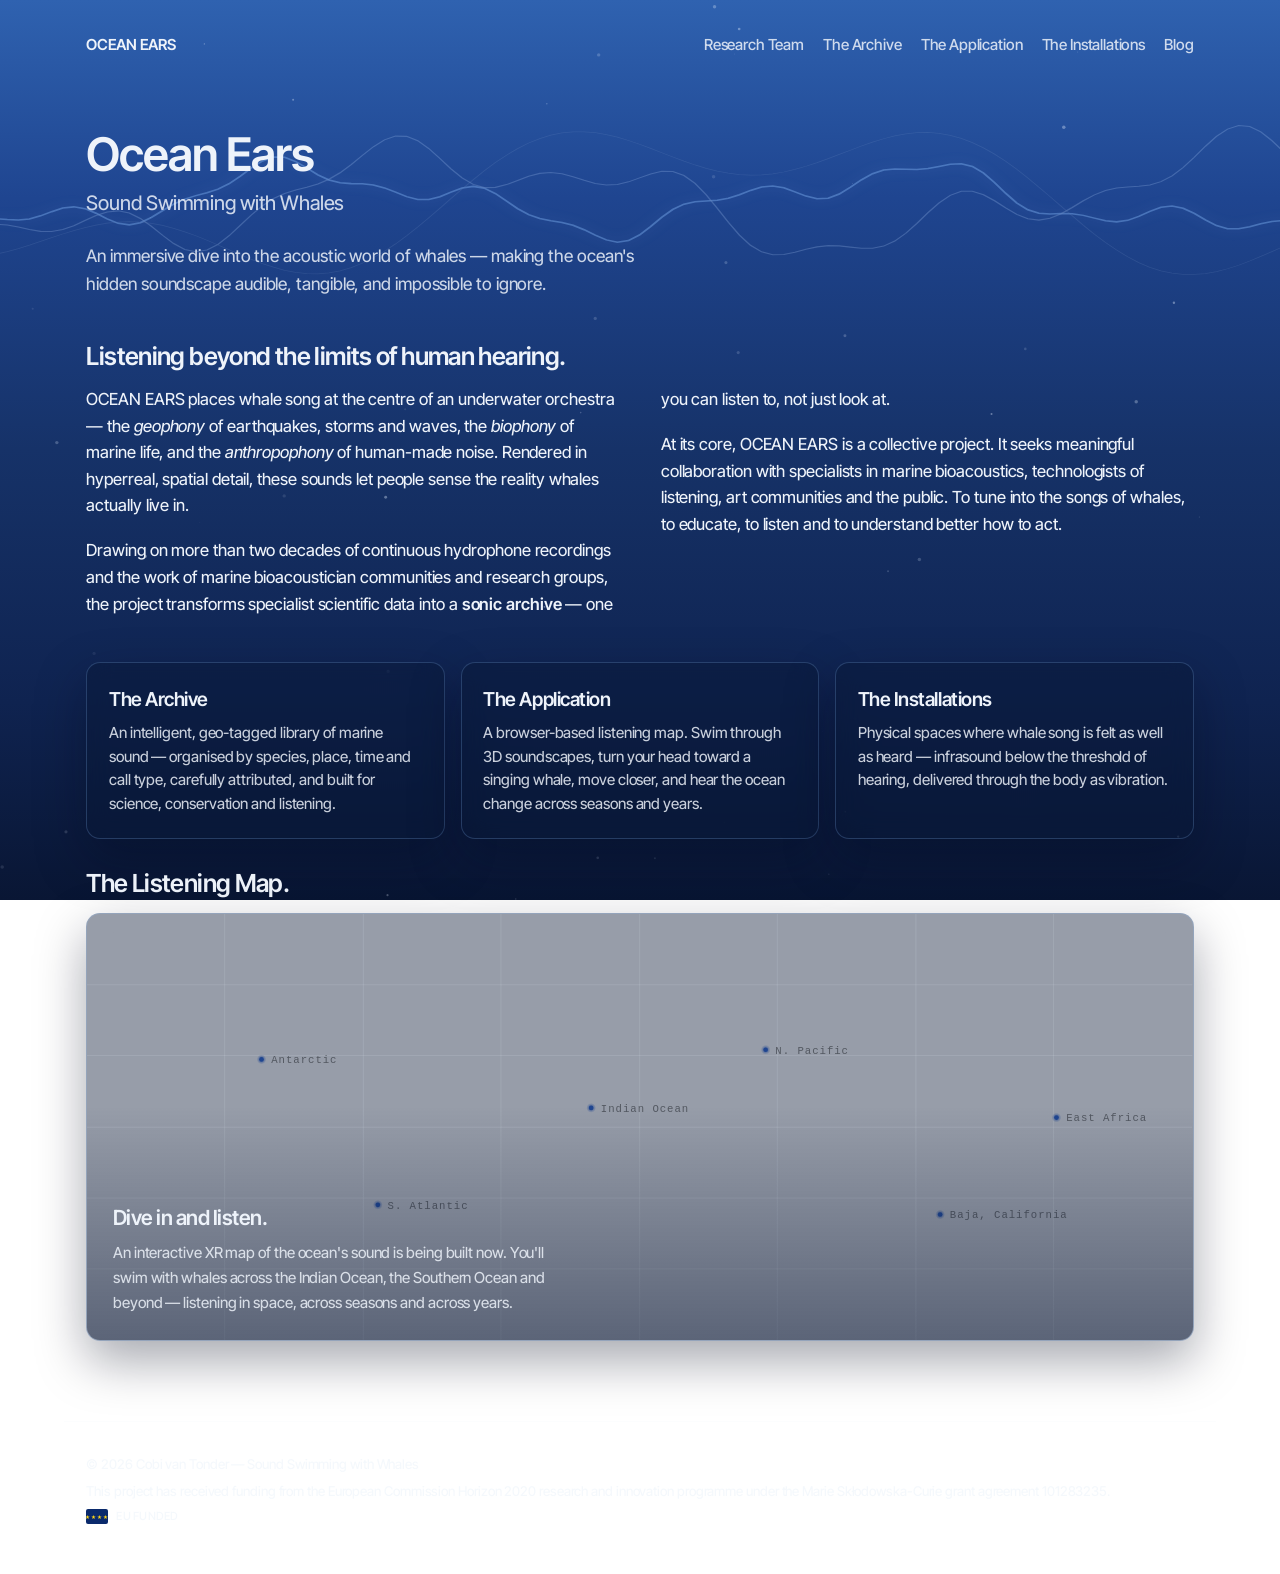
==== index.html @ 5602abcc "Landing page: ocean gradient, marine snow and soft waves return; other pages stay paper Co-Authored-" ====
<!DOCTYPE html>
<html lang="en">
<head>
<meta charset="UTF-8" />
<script>(function(){try{if(localStorage.getItem("theme")==="ocean")document.documentElement.setAttribute("data-theme","ocean");}catch(e){}})();</script>


<meta name="viewport" content="width=device-width, initial-scale=1.0" />
<title>OCEAN EARS — Sound Swimming with Whales</title>
<meta name="description" content="OCEAN EARS is an immersive listening project that renders the underwater acoustic world of whales in hyperreal spatial detail — making the ocean's hidden soundscape audible, tangible, and impossible to ignore." />
<meta property="og:type" content="website">
<meta property="og:site_name" content="OCEAN EARS">
<meta property="og:title" content="OCEAN EARS — Sound Swimming with Whales">
<meta property="og:description" content="An immersive dive into the acoustic world of whales — making the ocean's hidden soundscape audible, tangible, and impossible to ignore.">
<meta property="og:url" content="https://oceanears.eu/">
<meta property="og:image" content="https://oceanears.eu/assets/share.jpg">
<meta property="og:image:width" content="1200">
<meta property="og:image:height" content="630">
<meta name="twitter:card" content="summary_large_image">
<link rel="preconnect" href="https://fonts.googleapis.com">
<link rel="preconnect" href="https://fonts.gstatic.com" crossorigin>
<link href="https://fonts.googleapis.com/css2?family=Inter+Tight:wght@400;450;500;600;700&display=swap" rel="stylesheet">
<link rel="stylesheet" href="assets/site.css">
</head>
<body class="water">

<canvas id="seafield"></canvas>

<div class="topbar">
  <a class="mark" href="./">OCEAN&nbsp;EARS</a>
  <nav>
    <a href="team/">Research Team</a>
    <a href="archive/">The Archive</a>
    <a href="application/">The Application</a>
    <a href="installations/">The Installations</a>
    <a href="blog/">Blog</a>
    <button class="theme-toggle" type="button" aria-label="Switch between paper and ocean" aria-pressed="false"><svg class="sun" viewBox="0 0 24 24"><circle cx="12" cy="12" r="4"/><path d="M12 2v2M12 20v2M2 12h2M20 12h2M4.9 4.9l1.4 1.4M17.7 17.7l1.4 1.4M4.9 19.1l1.4-1.4M17.7 6.3l1.4-1.4"/></svg><svg class="moon" viewBox="0 0 24 24"><path d="M21 12.8A9 9 0 1 1 11.2 3a7 7 0 0 0 9.8 9.8z"/></svg></button>
  </nav>
</div>

<!-- ============ HERO ============ -->
<header class="hero glass">
  <div class="wavewrap" id="wavewrap" aria-hidden="true">
    <svg viewBox="0 0 1200 340" preserveAspectRatio="none">
      <path class="sng" id="w1" stroke="rgba(142,193,255,.85)" stroke-width="2"
            style="filter:drop-shadow(0 0 8px rgba(142,193,255,.7))"/>
      <path class="sng" id="w2" stroke="rgba(185,216,255,.5)"  stroke-width="1.4"/>
      <path class="sng" id="w3" stroke="rgba(165,190,227,.28)" stroke-width="1"/>
    </svg>
  </div>

  <div class="caustics"></div>

  <div class="wrap hero-inner">
    <h1 class="title">Ocean Ears</h1>
    <div class="subtitle">Sound Swimming with Whales</div>
    <p class="lede">An immersive dive into the acoustic world of whales — making the ocean's hidden soundscape audible, tangible, and impossible to ignore.</p>
  </div>
</header>

<!-- ============ INTRO ============ -->
<section class="block">
  <div class="wrap reveal">
    <div class="glass title">
    <h2>Listening beyond the limits of human hearing.</h2>
    </div>
    <div class="prose">
      <p>OCEAN EARS places whale song at the centre of an underwater orchestra — the <em>geophony</em> of earthquakes, storms and waves, the <em>biophony</em> of marine life, and the <em>anthropophony</em> of human-made noise. Rendered in hyperreal, spatial detail, these sounds let people sense the reality whales actually live in.</p>
      <p>Drawing on more than two decades of continuous hydrophone recordings and the work of marine bioacoustician communities and research groups, the project transforms specialist scientific data into a <strong>sonic archive</strong> — one you can listen to, not just look at.</p>
      <p>At its core, OCEAN EARS is a collective project. It seeks meaningful collaboration with specialists in marine bioacoustics, technologists of listening, art communities and the public. To tune into the songs of whales, to educate, to listen and to understand better how to act.</p>
    </div>
  </div>
</section>

<!-- ============ THE THREE FACETS ============ -->
<section class="block">
  <div class="wrap reveal">
    <div class="facets">
      <a class="facet glass" href="archive/">
        <h3>The Archive</h3>
        <p>An intelligent, geo-tagged library of marine sound &mdash; organised by species, place, time and call type, carefully attributed, and built for science, conservation and listening.</p>
      </a>
      <a class="facet glass" href="application/">
        <h3>The Application</h3>
        <p>A browser-based listening map. Swim through 3D soundscapes, turn your head toward a singing whale, move closer, and hear the ocean change across seasons and years.</p>
      </a>
      <a class="facet glass" href="installations/">
        <h3>The Installations</h3>
        <p>Physical spaces where whale song is felt as well as heard &mdash; infrasound below the threshold of hearing, delivered through the body as vibration.</p>
      </a>
    </div>
  </div>
</section>

<!-- ============ LISTENING MAP TEASER ============ -->
<section class="map-block">
  <div class="wrap reveal">
    <div class="glass title">
    <h2>The Listening Map.</h2>
    </div>
    <div class="map-card">
      <svg class="grid-svg" viewBox="0 0 1140 440" preserveAspectRatio="xMidYMid slice" aria-hidden="true">
        <defs>
          <radialGradient id="ping" cx="50%" cy="50%" r="50%">
            <stop offset="0%" style="stop-color:var(--glow-2)" stop-opacity=".9"/>
            <stop offset="100%" style="stop-color:var(--glow-2)" stop-opacity="0"/>
          </radialGradient>
        </defs>
        <g stroke="var(--grid-line)" stroke-width="1">
          <line x1="0" y1="73" x2="1140" y2="73"/><line x1="0" y1="146" x2="1140" y2="146"/>
          <line x1="0" y1="220" x2="1140" y2="220"/><line x1="0" y1="293" x2="1140" y2="293"/>
          <line x1="0" y1="366" x2="1140" y2="366"/>
          <line x1="142" y1="0" x2="142" y2="440"/><line x1="285" y1="0" x2="285" y2="440"/>
          <line x1="427" y1="0" x2="427" y2="440"/><line x1="570" y1="0" x2="570" y2="440"/>
          <line x1="712" y1="0" x2="712" y2="440"/><line x1="855" y1="0" x2="855" y2="440"/>
          <line x1="997" y1="0" x2="997" y2="440"/>
        </g>
        <g id="stations"></g>
      </svg>
      <div class="map-overlay">
        <h3>Dive in and listen.</h3>
        <p>An interactive XR map of the ocean's sound is being built now. You'll swim with whales across the Indian Ocean, the Southern Ocean and beyond — listening in space, across seasons and across years.</p>
      </div>
    </div>
  </div>
</section>


<!-- ============ FOOTER ============ -->
<footer>
  <div class="copyright">&copy; 2026 Cobi van Tonder &mdash; Sound Swimming with Whales</div>
  <div class="funding">This project has received funding from the European Commission Horizon 2020 research and innovation programme under the Marie Sk&#322;odowska-Curie grant agreement 101283235.</div>
  <div class="footflag"><span class="eu"></span> EU&nbsp;FUNDED</div>
</footer>

<script src="assets/site.js"></script>
<script src="assets/hero.js"></script>
</body>
</html>
---- assets/site.css ----
/* OCEAN EARS — calm stylesheet.
   Paper by default; the menu button switches to the Réunion blues (data-theme="ocean").
   Quiet type, one column, cards only where content comes in pieces. */
:root{
  --bg:#fbfbf9; --ink:#15181f; --ink-2:rgba(21,24,31,.74); --ink-3:rgba(21,24,31,.52);
  --rule:rgba(21,24,31,.14); --accent:#1f4590; --accent-soft:rgba(31,69,144,.08);
  --card:#ffffff; --card-edge:rgba(21,24,31,.1); --card-shadow:0 10px 30px rgba(21,24,31,.06);
  /* names still used by the diagrams, tables and blog markup */
  --foam:var(--ink); --foam-dim:var(--ink-2); --foam-faint:var(--ink-3);
  --glow:var(--accent); --glow-2:var(--accent); --glow-soft:var(--accent-soft);
  --line:var(--rule); --line-strong:rgba(21,24,31,.3); --grid-line:rgba(21,24,31,.1);
  --accent-line:rgba(31,69,144,.35); --accent-line-2:rgba(31,69,144,.35); --panel:var(--accent-soft); --hover-row:rgba(31,69,144,.05);
  --scrollbar:rgba(21,24,31,.4); --abyss:#e9ecef;
  --display:"Inter Tight",Helvetica,Arial,sans-serif; --body:"Inter Tight",Helvetica,Arial,sans-serif; --mono:"Inter Tight",Helvetica,Arial,sans-serif;
  --col:50rem; --radius:14px;
}
:root[data-theme="ocean"]{
  --bg:#1f4590; --ink:#eef3fa; --ink-2:rgba(238,243,250,.84); --ink-3:rgba(238,243,250,.62);
  --rule:rgba(238,243,250,.18); --accent:#b9d8ff; --accent-soft:rgba(142,193,255,.14);
  --card:rgba(9,22,52,.42); --card-edge:rgba(142,193,255,.22); --card-shadow:0 20px 50px rgba(2,10,30,.35);
  --line-strong:rgba(238,243,250,.34); --grid-line:rgba(238,243,250,.12); --accent-line:rgba(185,216,255,.4); --accent-line-2:rgba(185,216,255,.4);
  --hover-row:rgba(142,193,255,.06); --scrollbar:rgba(238,243,250,.5); --abyss:#091634;
}
*{box-sizing:border-box;margin:0;padding:0}
html{scroll-behavior:smooth}
body{font-family:var(--body);color:var(--ink);background:var(--bg);line-height:1.65;-webkit-font-smoothing:antialiased;font-size:17px;overflow-x:hidden}
:root[data-theme="ocean"] body{background:linear-gradient(180deg,#2f62b0 0%,#1f4590 22%,#163268 50%,#0f2350 78%,#091634 100%);background-attachment:fixed}
a{color:var(--accent);text-decoration:none}
a:hover{text-decoration:underline;text-underline-offset:3px}
p{text-align:left;hyphens:auto}
img,video{max-width:100%}
.reveal{opacity:1;transform:none}
#seafield{display:none}

/* ---------- header ---------- */
.topbar{max-width:var(--col);margin:0 auto;padding:2rem 1.4rem 0;display:flex;justify-content:space-between;align-items:center;gap:1rem;flex-wrap:wrap}
.topbar .mark{font-family:var(--display);font-size:1.1rem;color:var(--ink);letter-spacing:.02em}
.topbar .mark:hover{text-decoration:none}
.topbar nav{display:flex;gap:1.2rem;flex-wrap:wrap;align-items:center}
.topbar nav a{color:var(--ink-2);font-size:.95rem}
.topbar nav a:hover{color:var(--ink);text-decoration:none}
.topbar nav a[aria-current]{color:var(--ink);border-bottom:1px solid var(--ink)}
.theme-toggle{background:none;border:1px solid var(--rule);border-radius:100px;width:32px;height:32px;display:inline-flex;align-items:center;justify-content:center;cursor:pointer;color:var(--ink-2);padding:0;margin-left:.2rem;flex:none}
.theme-toggle:hover,.theme-toggle:focus-visible{color:var(--ink);border-color:var(--ink-3);outline:none}
.theme-toggle svg{width:15px;height:15px;fill:none;stroke:currentColor;stroke-width:1.8;stroke-linecap:round;stroke-linejoin:round}
.theme-toggle .sun{display:none}.theme-toggle .moon{display:block}
:root[data-theme="ocean"] .theme-toggle .sun{display:block}:root[data-theme="ocean"] .theme-toggle .moon{display:none}

/* ---------- column ---------- */
.wrap,.hero-inner{max-width:var(--col);margin:0 auto;padding:0 1.4rem}
.hero,.block,.pillar,.pillar.first,.map-block,.entry,.glass,.glass.title,.jhead{padding:0;margin:0;background:none;box-shadow:none;border:0;min-height:0;max-width:none;border-radius:0}
.glass::before{display:none}
.caustics,.wavewrap,.scrollcue,.eyebrow{display:none}

/* ---------- type ---------- */
.hero{padding:4.5rem 0 2.6rem}
h1.title{font-family:var(--display);font-weight:400;font-size:clamp(2rem,4.2vw,2.9rem);line-height:1.1;letter-spacing:-.005em;text-shadow:none;white-space:nowrap}
h1.title .a{display:inline}
h1.title .a+.a::before{content:" "}
.subtitle{font-family:var(--display);font-style:italic;font-weight:300;font-size:1.25rem;color:var(--ink-2);margin-top:.4rem}
.pillar .subtitle{font-size:1.15rem;margin:.1rem 0 1.4rem}
.lede{max-width:none;margin-top:1.4rem;font-size:1.08rem;color:var(--ink-2)}
h2{font-family:var(--display);font-weight:400;font-size:1.55rem;line-height:1.25;margin:2.8rem 0 .9rem;max-width:none;letter-spacing:0}
.glass.title h2,.pillar h2{margin-top:0}
h3{font-family:var(--display);font-weight:400;font-size:1.25rem;margin:1.8rem 0 .5rem}
.label,.pillar .n,.meta,.back,.year,.credit .h,.credit-line,figcaption,.share .h,.pn .k,.person .role{font-family:var(--mono);font-size:.76rem;letter-spacing:.1em;text-transform:uppercase;color:var(--ink-3)}
.label{margin-bottom:.5rem}
.meta{display:flex;flex-wrap:wrap;gap:.3rem 1.1rem}
.meta time{color:var(--ink-2)}
.soon{display:inline-block;font-family:var(--mono);font-size:.72rem;letter-spacing:.1em;text-transform:uppercase;color:var(--ink-3);border:1px solid var(--rule);border-radius:100px;padding:.22rem .65rem;margin:.3rem 0 .9rem}
.pillar.first{padding-top:3.4rem}
.pillar h2,.entry-head h1,.jhead h1{font-size:1.75rem}
.prose{max-width:none}
.prose p{font-size:1.04rem;line-height:1.75;margin:0 0 1.15rem;color:var(--ink)}
.prose p:last-child{margin-bottom:0}
.prose p strong{font-weight:600}.prose em{color:var(--ink);font-style:italic}
.prose h3:first-child{margin-top:0}
.prose blockquote{border-left:2px solid var(--rule);padding-left:1.1rem;margin:1.6rem 0;font-family:var(--display);font-style:italic;font-size:1.2rem;color:var(--ink-2)}
.prose a{border-bottom:0}
.block{padding-bottom:1.2rem}

/* ---------- quiet cards ---------- */
.qcard,.facet,.card,.person,.pillar .prose,.entry .prose,.infogram-wrap,.table-wrap,.whales-block,.glass.foot,.extras,.map-card{
  background:var(--card);border:1px solid var(--card-edge);box-shadow:var(--card-shadow);border-radius:var(--radius)}
:root[data-theme="ocean"] .facet,:root[data-theme="ocean"] .card,:root[data-theme="ocean"] .person,:root[data-theme="ocean"] .pillar .prose,:root[data-theme="ocean"] .entry .prose,:root[data-theme="ocean"] .infogram-wrap,:root[data-theme="ocean"] .table-wrap,:root[data-theme="ocean"] .whales-block,:root[data-theme="ocean"] .glass.foot,:root[data-theme="ocean"] .extras,:root[data-theme="ocean"] .map-card{-webkit-backdrop-filter:blur(12px);backdrop-filter:blur(12px)}
.block .prose{background:none;border:0;box-shadow:none;padding:0}
.pillar .prose,.entry .prose{padding:1.5rem 1.7rem;margin:0 0 1.1rem}
.whales-block .prose{background:none;border:0;box-shadow:none;padding:0;margin:1.1rem 0 0}
/* home: three facets */
.facets{display:grid;grid-template-columns:repeat(3,1fr);gap:1rem;margin:1.6rem 0 .6rem}
.facet{display:block;padding:1.3rem 1.35rem 1.4rem;color:inherit;text-decoration:none;transition:transform .3s}
.facet:hover{transform:translateY(-2px);text-decoration:none}
.facet h3{margin:0 0 .35rem;font-size:1.2rem}
.facet p{margin:0;color:var(--ink-2);font-size:.95rem;line-height:1.55}
/* team */
.team{display:grid;grid-template-columns:repeat(3,1fr);gap:1rem;margin:0 0 1.1rem}
.person{padding:1.2rem 1.3rem;transition:none}
.person h3{margin:.3rem 0 .3rem;font-size:1.15rem}.person h3 a{color:var(--ink);border:0}
.person p{color:var(--ink-2);font-size:.95rem}
.inst{margin:0;color:var(--ink-2);font-size:1rem}
/* archive extras */
.extras{padding:1.4rem 1.6rem;margin:0 0 1.1rem}
.credit{margin:0;padding:0;border:0}
.chips{display:flex;flex-wrap:wrap;gap:.5rem;margin-top:.6rem}
.chip{font-family:var(--mono);font-size:.76rem;border:1px solid var(--rule);border-radius:100px;padding:.32rem .75rem;color:var(--ink-2);background:none}
.btn{display:inline-block;margin:1.4rem 0 0;font-family:var(--mono);font-size:.8rem;letter-spacing:.08em;text-transform:uppercase;color:var(--bg);background:var(--ink);padding:.75rem 1.1rem;border-radius:4px}
.btn:hover{text-decoration:none;background:var(--accent);color:#fff}
:root[data-theme="ocean"] .btn{color:#0f2350;background:var(--accent)}
.accordion{margin-top:1.6rem;border:0;border-top:1px solid var(--rule);border-radius:0;background:none}
.accordion summary{list-style:none;cursor:pointer;padding:.9rem 0;display:flex;justify-content:space-between;font-family:var(--mono);font-size:.8rem;letter-spacing:.08em;text-transform:uppercase;color:var(--ink)}
.accordion summary::-webkit-details-marker{display:none}
.accordion summary .plus{transition:transform .3s}.accordion[open] summary .plus{transform:rotate(45deg)}
.accordion .body{padding:0 0 .6rem}.accordion .body p{color:var(--ink-2);font-size:.98rem;margin-bottom:.8rem;max-width:none}
/* listening map */
.map-block{padding-bottom:1.5rem}
.map-card{position:relative;overflow:hidden;margin-top:0}
.map-card .grid-svg{display:block;width:100%;height:auto}
.map-overlay{position:absolute;inset:0;display:flex;flex-direction:column;justify-content:flex-end;padding:1.6rem;gap:.3rem;background:linear-gradient(180deg,transparent 45%,var(--card))}
.map-overlay h3{margin:0;font-size:1.3rem}
.map-overlay p{color:var(--ink-2);font-size:.95rem;max-width:48ch}
.map-card text{fill:var(--ink-3)}

/* ---------- figures, diagrams, tables ---------- */
figure{margin:1.1rem 0}
figure img,figure video,.gallery img,.cover img{display:block;width:100%;height:auto;border:0;border-radius:var(--radius);box-shadow:var(--card-shadow)}
figcaption{margin-top:.55rem;text-transform:none;letter-spacing:.02em;font-size:.82rem;line-height:1.5}
.infogram-wrap{padding:1.1rem 1rem .5rem;margin:0 0 1.1rem;overflow-x:auto;position:relative;scrollbar-width:thin;scrollbar-color:var(--scrollbar) transparent}
.infogram{display:block;width:100%;min-width:640px;height:auto}
.infogram.whales{min-width:720px}
.scroll-hint{display:none}
.table-wrap{padding:1.3rem 1.4rem .9rem;margin:0 0 1.1rem;overflow-x:auto}
table.plain{width:100%;min-width:720px;border-collapse:collapse;font-size:.9rem;line-height:1.5}
table.plain caption{text-align:left;font-family:var(--mono);font-size:.76rem;letter-spacing:.1em;text-transform:uppercase;color:var(--ink-3);padding:0 0 .8rem}
table.plain th{font-family:var(--mono);font-weight:500;font-size:.72rem;letter-spacing:.08em;text-transform:uppercase;color:var(--ink-3);text-align:left;padding:.55rem .65rem;border-bottom:1px solid var(--ink-3)}
table.plain td{vertical-align:top;padding:.65rem;border-bottom:1px solid var(--rule);color:var(--ink-2);text-align:left}
table.plain td:first-child{font-family:var(--mono);color:var(--ink);white-space:nowrap}
table.plain tr:hover td{background:var(--hover-row)}
.whales-block{padding:1.5rem 1.7rem;margin:0 0 1.1rem}
.whales-block h3{margin-top:0}
.keyterms p{font-size:.93rem;color:var(--ink-2)}
.refs{margin:1.2rem 0 0;padding-left:1.3rem;font-size:.88rem;line-height:1.55;color:var(--ink-2)}
.refs li{margin-bottom:.45rem;text-align:left}
.refs a{overflow-wrap:anywhere}

/* ---------- blog ---------- */
.jhead{padding:3.2rem 0 .4rem}
.jhead h1,.jhead h1.small{font-family:var(--display);font-weight:400;font-size:1.35rem;line-height:1.2;letter-spacing:.01em;text-shadow:none;margin:0}
.year{margin:1.2rem 0 .8rem;display:block}
.year::after{display:none}
.cards{display:grid;grid-template-columns:1fr 1fr;gap:1rem;margin:0 0 1.5rem}
.card{display:flex;flex-direction:column;overflow:hidden;color:inherit;text-decoration:none;transition:transform .3s}
.card:hover{transform:translateY(-2px);text-decoration:none}
.card img,.card .card-video{display:block;width:100%;aspect-ratio:16/9;object-fit:cover;border-radius:0;box-shadow:none;margin:0}
.card .body{padding:1.05rem 1.2rem 1.25rem;display:flex;flex-direction:column;gap:.45rem}
.card h2{font-size:1.2rem;margin:.1rem 0 0;line-height:1.3}
.card p{color:var(--ink-2);font-size:.95rem;line-height:1.55;margin:0}
.card .more{display:none}
.card.noimg .body{padding-top:1.3rem}
.tags{display:flex;gap:.45rem;flex-wrap:wrap;margin-top:.5rem}
.tag{font-family:var(--mono);font-size:.7rem;letter-spacing:.08em;text-transform:uppercase;color:var(--ink-3);border:1px solid var(--rule);border-radius:100px;padding:.22rem .55rem;background:none}
.entry{padding:3.2rem 0 1.5rem}
.narrow{max-width:none}
.back{display:inline-block;margin-bottom:1.6rem}
.entry-head{margin-bottom:1.4rem}
.entry-head h1{font-family:var(--display);font-weight:400;line-height:1.2;margin:.45rem 0 0;text-shadow:none}
.entry-head .stand{font-family:var(--display);font-style:italic;font-weight:300;font-size:1.15rem;color:var(--ink-2);margin-top:.5rem}
.entry .video{margin:0 0 1.1rem}
.entry .video video{width:100%;border-radius:var(--radius);box-shadow:var(--card-shadow);background:#000}
.entry .cover{margin:0 0 1.1rem}
.gallery{display:grid;grid-template-columns:repeat(4,1fr);gap:.6rem;margin:0 0 1.1rem}
.gallery img{aspect-ratio:1/1;object-fit:cover;cursor:zoom-in;border-radius:8px;box-shadow:none;transition:opacity .3s}
.gallery img:hover{opacity:.88}
.gallery.natural{grid-template-columns:1fr 1fr}.gallery.natural img{aspect-ratio:auto}
.gallery.natural[data-n="1"]{grid-template-columns:1fr}
.gallery.flyer{max-width:560px;margin:0 auto 1.1rem}.gallery.flyer img{aspect-ratio:auto}
.credit-line{text-transform:none;letter-spacing:.02em;margin:-.5rem 0 1.1rem;text-align:right}
.glass.foot{padding:1.3rem 1.6rem 1.4rem;margin:0 0 1.1rem}
.share{margin:0;padding:0;border:0}
.share .row{display:flex;flex-wrap:wrap;gap:.55rem;margin-top:.6rem}
.sbtn{display:inline-flex;align-items:center;gap:.5rem;font-family:var(--mono);font-size:.76rem;letter-spacing:.06em;text-transform:uppercase;color:var(--ink-2);border:1px solid var(--rule);border-radius:100px;padding:.5rem .9rem;background:none;cursor:pointer;text-decoration:none}
.sbtn:hover{color:var(--ink);border-color:var(--ink-3);text-decoration:none}
.sbtn svg{width:14px;height:14px;fill:currentColor}.sbtn.native{display:none}
.pn{display:grid;grid-template-columns:1fr 1fr;gap:1rem;margin-top:1.2rem;padding-top:1.2rem;border-top:1px solid var(--rule)}
.pn a{color:inherit;border:0;padding:0;background:none;text-decoration:none}
.pn a:hover .t{text-decoration:underline;text-underline-offset:3px}
.pn .t{font-family:var(--display);font-size:1.05rem}
.pn .next{text-align:right}
/* lightbox */
.lb{position:fixed;inset:0;z-index:50;background:rgba(251,251,249,.97);display:none;align-items:center;justify-content:center;flex-direction:column;padding:3rem 4.5rem}
:root[data-theme="ocean"] .lb{background:rgba(9,22,52,.96)}
.lb.open{display:flex}.lb img{max-width:100%;max-height:80vh;border-radius:4px}
.lb .cap{font-size:.85rem;color:var(--ink-2);margin-top:1rem;text-align:center;max-width:70ch}
.lb button{position:absolute;background:none;border:1px solid var(--rule);color:var(--ink);border-radius:50%;width:44px;height:44px;cursor:pointer;font-size:1.2rem;font-family:var(--mono)}
.lb .x{top:1.4rem;right:1.4rem}.lb .p{left:1.2rem;top:50%;transform:translateY(-50%)}.lb .nx{right:1.2rem;top:50%;transform:translateY(-50%)}

/* ---------- footer ---------- */
footer{max-width:var(--col);margin:3.5rem auto 0;padding:1.6rem 1.4rem 3rem;border-top:1px solid var(--rule);display:block;font-size:.84rem;color:var(--ink-3);line-height:1.6}
.copyright,.funding,.footflag{grid-column:auto;justify-self:auto;text-align:left;max-width:none;margin-top:.35rem}
.footflag{display:flex;align-items:center;gap:.5rem;font-family:var(--mono);font-size:.7rem;letter-spacing:.1em}
.eu{width:22px;height:15px;border-radius:2px;background:#0a2a6c;position:relative;overflow:hidden;flex:none}
.eu::after{content:"\2605\2605\2605\2605\2605\2605";position:absolute;inset:0;display:flex;align-items:center;justify-content:center;color:#ffd617;font-size:5px;letter-spacing:1px;line-height:6px}

/* ---------- phones ---------- */
@media(max-width:760px){
  .facets,.team,.cards{grid-template-columns:1fr}
  .gallery{grid-template-columns:repeat(3,1fr)}
  .topbar{padding-top:1.4rem;flex-direction:column;align-items:flex-start;gap:.5rem}
  .topbar nav{gap:.2rem 1rem}
  .hero{padding-top:2.8rem}
  h1.title{white-space:normal}
  .pillar .prose,.entry .prose,.whales-block{padding:1.2rem 1.15rem}
  .glass.foot{padding:1.1rem 1.15rem}
  .pn{grid-template-columns:1fr}.pn .next{text-align:left}
  .lb{padding:4.5rem 1rem 2rem}
  /* table restacks */
  .table-wrap{overflow:visible}
  table.plain{min-width:0;display:block}
  table.plain thead{display:none}
  table.plain tbody,table.plain tr,table.plain td{display:block;width:100%}
  table.plain tr{border:1px solid var(--rule);border-radius:8px;padding:.3rem .9rem .7rem;margin-bottom:.8rem}
  table.plain td{border:0;padding:.4rem 0;white-space:normal}
  table.plain td:first-child{font-size:1rem;color:var(--accent);padding:.45rem 0 .25rem;border-bottom:1px solid var(--rule);margin-bottom:.25rem}
  table.plain td:not(:first-child)::before{content:attr(data-label);display:block;font-family:var(--mono);font-size:.68rem;letter-spacing:.12em;text-transform:uppercase;color:var(--ink-3);margin-bottom:.1rem}
  table.plain tr:hover td{background:none}
  .scroll-hint{display:flex;align-items:center;gap:.5rem;justify-content:flex-end;font-family:var(--mono);font-size:.72rem;letter-spacing:.12em;text-transform:uppercase;color:var(--ink-2);margin:-.6rem 0 1.1rem}
  .scroll-hint svg{width:20px;height:20px;stroke:currentColor;fill:none;stroke-width:2;stroke-linecap:round;stroke-linejoin:round}
}
@media(max-width:520px){.gallery{grid-template-columns:1fr 1fr}}
@media(prefers-reduced-motion:reduce){*{animation:none!important;transition:none!important}}
/* pages whose only heading is the small label */
.glass.title .label:last-child,.glass.title .n:last-child{margin-bottom:1.6rem}

/* =====================================================================
   TYPE: one tight grotesque for everything
   ===================================================================== */
body{font-weight:450;letter-spacing:-.005em}
h1,h2,h3,h1.title,.pillar h2,.entry-head h1,.jhead h1,.facet h3,.person h3,.card h2,.pn .t,.map-overlay h3,.whales-block h3,.prose h3{font-weight:600;letter-spacing:-.025em;font-style:normal}
h1.title{font-size:clamp(1.9rem,4vw,2.7rem)}
.subtitle,.pillar .subtitle,.entry-head .stand,.prose blockquote{font-style:normal;font-weight:450;letter-spacing:-.01em}
.topbar .mark{font-weight:600;letter-spacing:-.02em;text-transform:uppercase;font-size:.95rem}
.topbar nav a{font-weight:500;letter-spacing:-.01em}
.label,.pillar .n,.meta,.back,.year,.credit .h,.credit-line,figcaption,.share .h,.pn .k,.person .role,.soon,.tag,.chip,.btn,.sbtn,table.plain caption,table.plain th,table.plain td:first-child,.accordion summary,.footflag,.refs,.scroll-hint{letter-spacing:.02em;font-weight:500}
.label,.pillar .n,.meta,.back,.year,.person .role,.share .h,.pn .k{font-size:.74rem;letter-spacing:.06em}
.tag,.chip,.soon{letter-spacing:.04em}
.prose p{font-weight:450;letter-spacing:-.005em;line-height:1.6}
.lede{font-weight:450}
.infogram text{font-family:var(--body)!important;letter-spacing:0!important}

/* =====================================================================
   ADAPTIVE WIDTH AND COLUMNS: wider screens get a wider column and
   text flowing into two, then three newspaper columns
   ===================================================================== */
@media(min-width:1000px){
  :root{--col:min(1360px,90vw)}
  .pillar .prose,.entry .prose,.block .prose,.whales-block .prose,.accordion .body{column-count:2;column-gap:2.6rem}
  .prose h3,.prose blockquote{break-inside:avoid}
  .prose h3:first-child{column-span:all}
  .prose p{orphans:3;widows:3}
  .lede{max-width:60ch}
  h1.title{font-size:2.9rem}
}
@media(min-width:1500px){
  .pillar .prose,.entry .prose,.block .prose,.whales-block .prose{column-count:3;column-gap:2.8rem}
  .cards{grid-template-columns:repeat(3,1fr)}
  .gallery{grid-template-columns:repeat(6,1fr)}
  .gallery.natural{grid-template-columns:repeat(3,1fr)}
}
.meta .no{color:var(--ink-3);font-size:.7rem;letter-spacing:.08em}
footer .contact{margin-top:.35rem}
.person .mail{margin:-.1rem 0 .5rem;font-size:.86rem;overflow-wrap:anywhere}
/* team: roles reserve two lines so the names align across the row */
.person .role{display:block;min-height:2.6em;line-height:1.3}
@media(max-width:760px){.person .role{min-height:0}}
/* single-paragraph blocks stay in one column */
@media(min-width:1000px){
  .pillar .prose:not(:has(> p:nth-of-type(2))),.entry .prose:not(:has(> p:nth-of-type(2))),.block .prose:not(:has(> p:nth-of-type(2))){column-count:1}
}
/* the author's voice: a set-apart passage */
.prose blockquote.voice{border-left:2px solid var(--accent);padding:.2rem 0 .2rem 1.2rem;margin:0 0 1.6rem;font-size:1.12rem;line-height:1.55;color:var(--ink);break-inside:avoid;column-span:all}
.prose blockquote.voice p{margin:0 0 .6rem;font-size:inherit;line-height:inherit;font-style:italic;font-weight:450}
.prose blockquote.voice p:last-child{margin-bottom:0}
/* contact: address shown, copy button, quiet mail-app link */
.contact-block{margin-top:1.4rem}
.contact-block .h{font-family:var(--mono);font-size:.74rem;letter-spacing:.06em;text-transform:uppercase;color:var(--ink-3);font-weight:500;margin-bottom:.5rem}
.contact-block .row{display:flex;flex-wrap:wrap;align-items:center;gap:.6rem 1rem}
.addr{font-weight:500;color:var(--ink);overflow-wrap:anywhere;user-select:all}
.copy-btn{font-family:var(--body);font-size:.8rem;letter-spacing:.02em;font-weight:500;color:var(--bg);background:var(--ink);border:0;border-radius:4px;padding:.5rem .8rem;cursor:pointer}
.copy-btn:hover{background:var(--accent);color:#fff}
.copy-btn.done{background:var(--accent);color:#fff}
:root[data-theme="ocean"] .copy-btn{color:#0f2350;background:var(--accent)}
.copy-btn.small{font-size:.72rem;padding:.25rem .55rem;vertical-align:middle;margin-left:.3rem}
.mail-link{font-size:.85rem;color:var(--ink-3)}
.mail-link:hover{color:var(--accent)}
.person .mail .addr{font-weight:450;font-size:.86rem}

/* =====================================================================
   WATER: the landing page keeps the ocean, whatever the toggle says
   ===================================================================== */
body.water{
  --bg:#1f4590; --ink:#eef3fa; --ink-2:rgba(238,243,250,.84); --ink-3:rgba(238,243,250,.62);
  --rule:rgba(238,243,250,.18); --accent:#b9d8ff; --accent-soft:rgba(142,193,255,.14);
  --card:rgba(9,22,52,.42); --card-edge:rgba(142,193,255,.22); --card-shadow:0 20px 50px rgba(2,10,30,.35);
  --line-strong:rgba(238,243,250,.34); --grid-line:rgba(238,243,250,.12); --accent-line:rgba(185,216,255,.4); --accent-line-2:rgba(185,216,255,.4);
  --hover-row:rgba(142,193,255,.06); --scrollbar:rgba(238,243,250,.5); --abyss:#091634;
  background:linear-gradient(180deg,#2f62b0 0%,#1f4590 22%,#163268 50%,#0f2350 78%,#091634 100%);background-attachment:fixed;
}
body.water #seafield{display:block;position:fixed;inset:0;width:100%;height:100%;z-index:0;pointer-events:none}
body.water .topbar,body.water .hero,body.water section,body.water footer{position:relative;z-index:1}
body.water .facet,body.water .map-card{-webkit-backdrop-filter:blur(12px);backdrop-filter:blur(12px)}
body.water .btn{color:#0f2350;background:var(--accent)}
body.water .theme-toggle{display:none}
/* soft waves behind the title */
body.water .hero{position:relative;overflow:visible}
body.water .wavewrap{display:block;position:absolute;left:-2%;right:-2%;top:50%;transform:translateY(-50%);z-index:-1;pointer-events:none;opacity:.45}
body.water .wavewrap svg{width:100%;height:260px;display:block}
body.water .sng{fill:none;stroke-linecap:round}
body.water #w1{stroke:rgba(142,193,255,.85)}body.water #w2{stroke:rgba(185,216,255,.5)}body.water #w3{stroke:rgba(165,190,227,.28)}
body.water .hero-inner{position:relative;z-index:1}
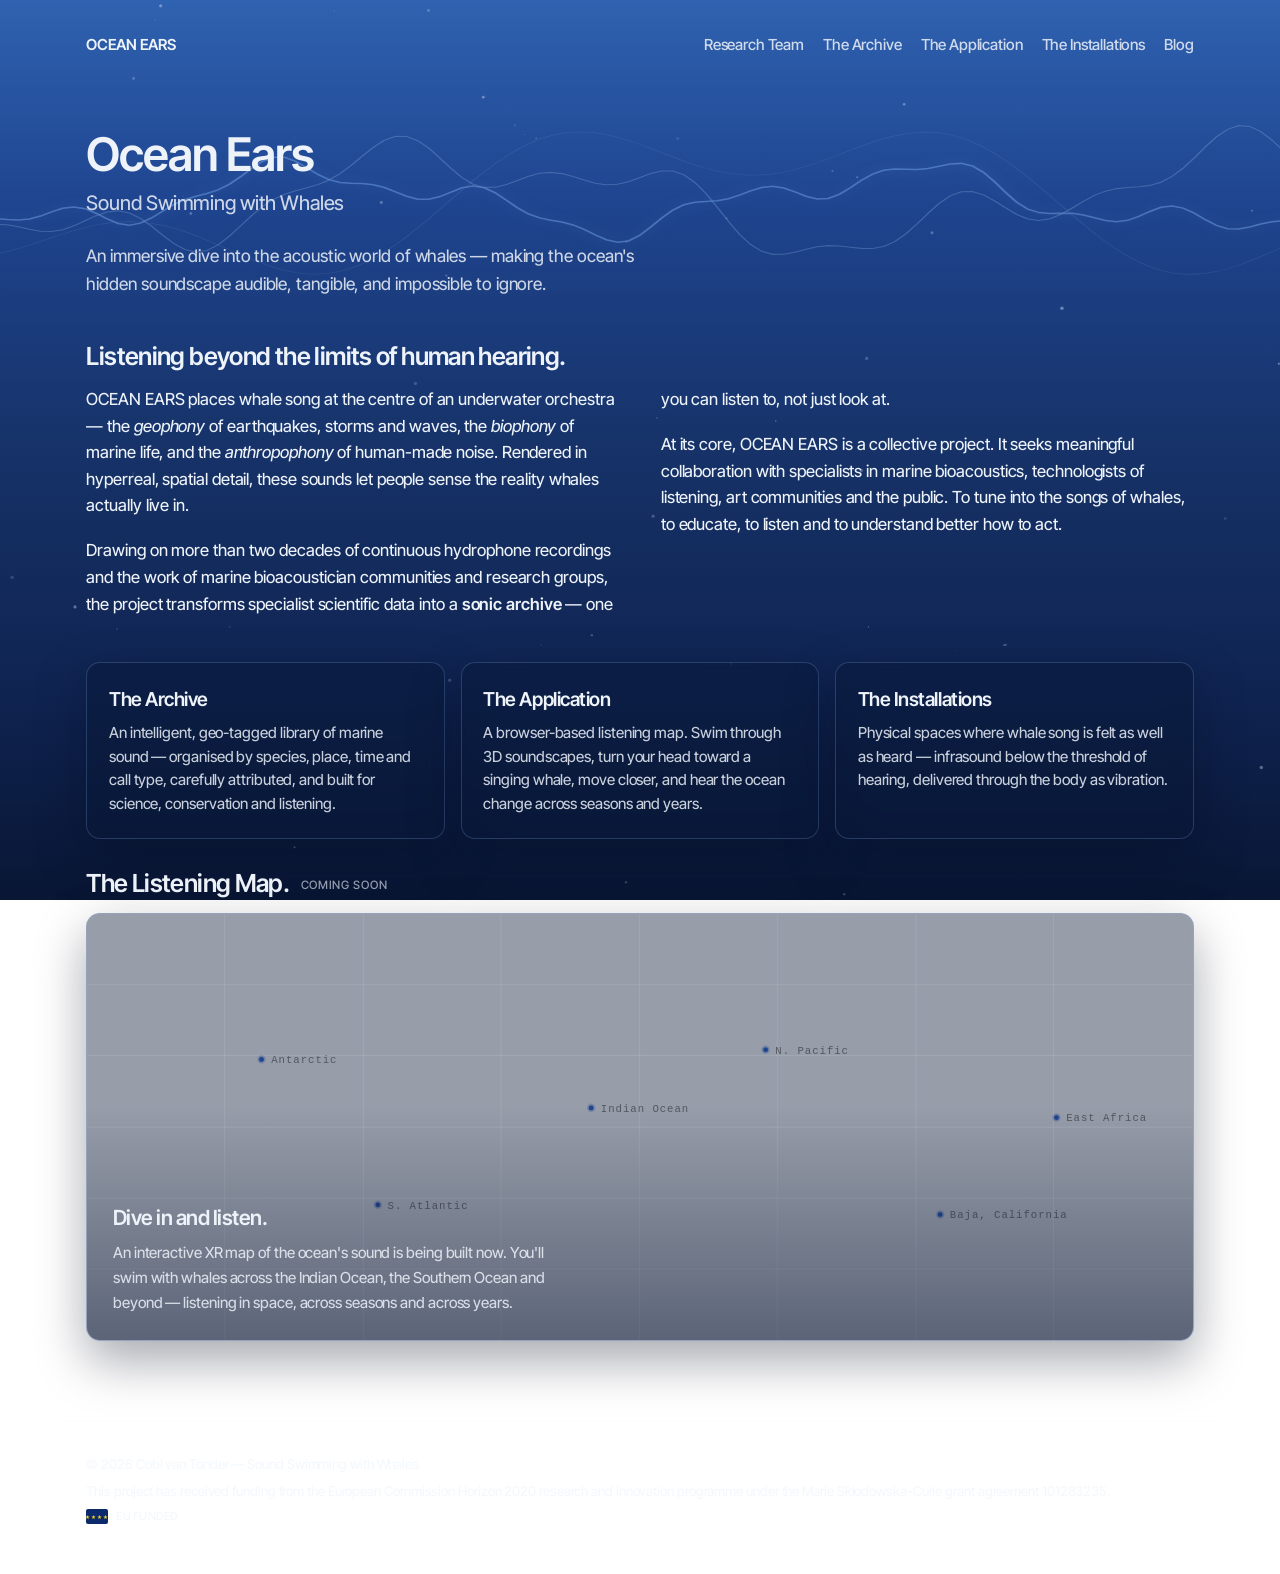
==== commit ee11c606: "Home: coming soon beside The Listening Map Co-Authored-By: Claude Fable 5.1 <noreply@anthropic.com>" ====
--- a/index.html
+++ b/index.html
@@ -96,7 +96,7 @@
 <section class="map-block">
   <div class="wrap reveal">
     <div class="glass title">
-    <h2>The Listening Map.</h2>
+    <h2>The Listening Map. <span class="soon-inline">coming soon</span></h2>
     </div>
     <div class="map-card">
       <svg class="grid-svg" viewBox="0 0 1140 440" preserveAspectRatio="xMidYMid slice" aria-hidden="true">
--- a/assets/site.css
+++ b/assets/site.css
@@ -316,3 +316,7 @@
 body.water .sng{fill:none;stroke-linecap:round}
 body.water #w1{stroke:rgba(142,193,255,.85)}body.water #w2{stroke:rgba(185,216,255,.5)}body.water #w3{stroke:rgba(165,190,227,.28)}
 body.water .hero-inner{position:relative;z-index:1}
+.refs-block{margin:0 0 1.1rem;padding:1.2rem 1.6rem;background:var(--card);border:1px solid var(--card-edge);box-shadow:var(--card-shadow);border-radius:var(--radius)}
+.refs-block .refs{margin:0}
+sup{font-size:.7em;line-height:0;color:var(--accent)}
+.soon-inline{font-family:var(--body);font-size:.72rem;font-weight:500;letter-spacing:.06em;text-transform:uppercase;color:var(--ink-3);margin-left:.5rem;vertical-align:middle}
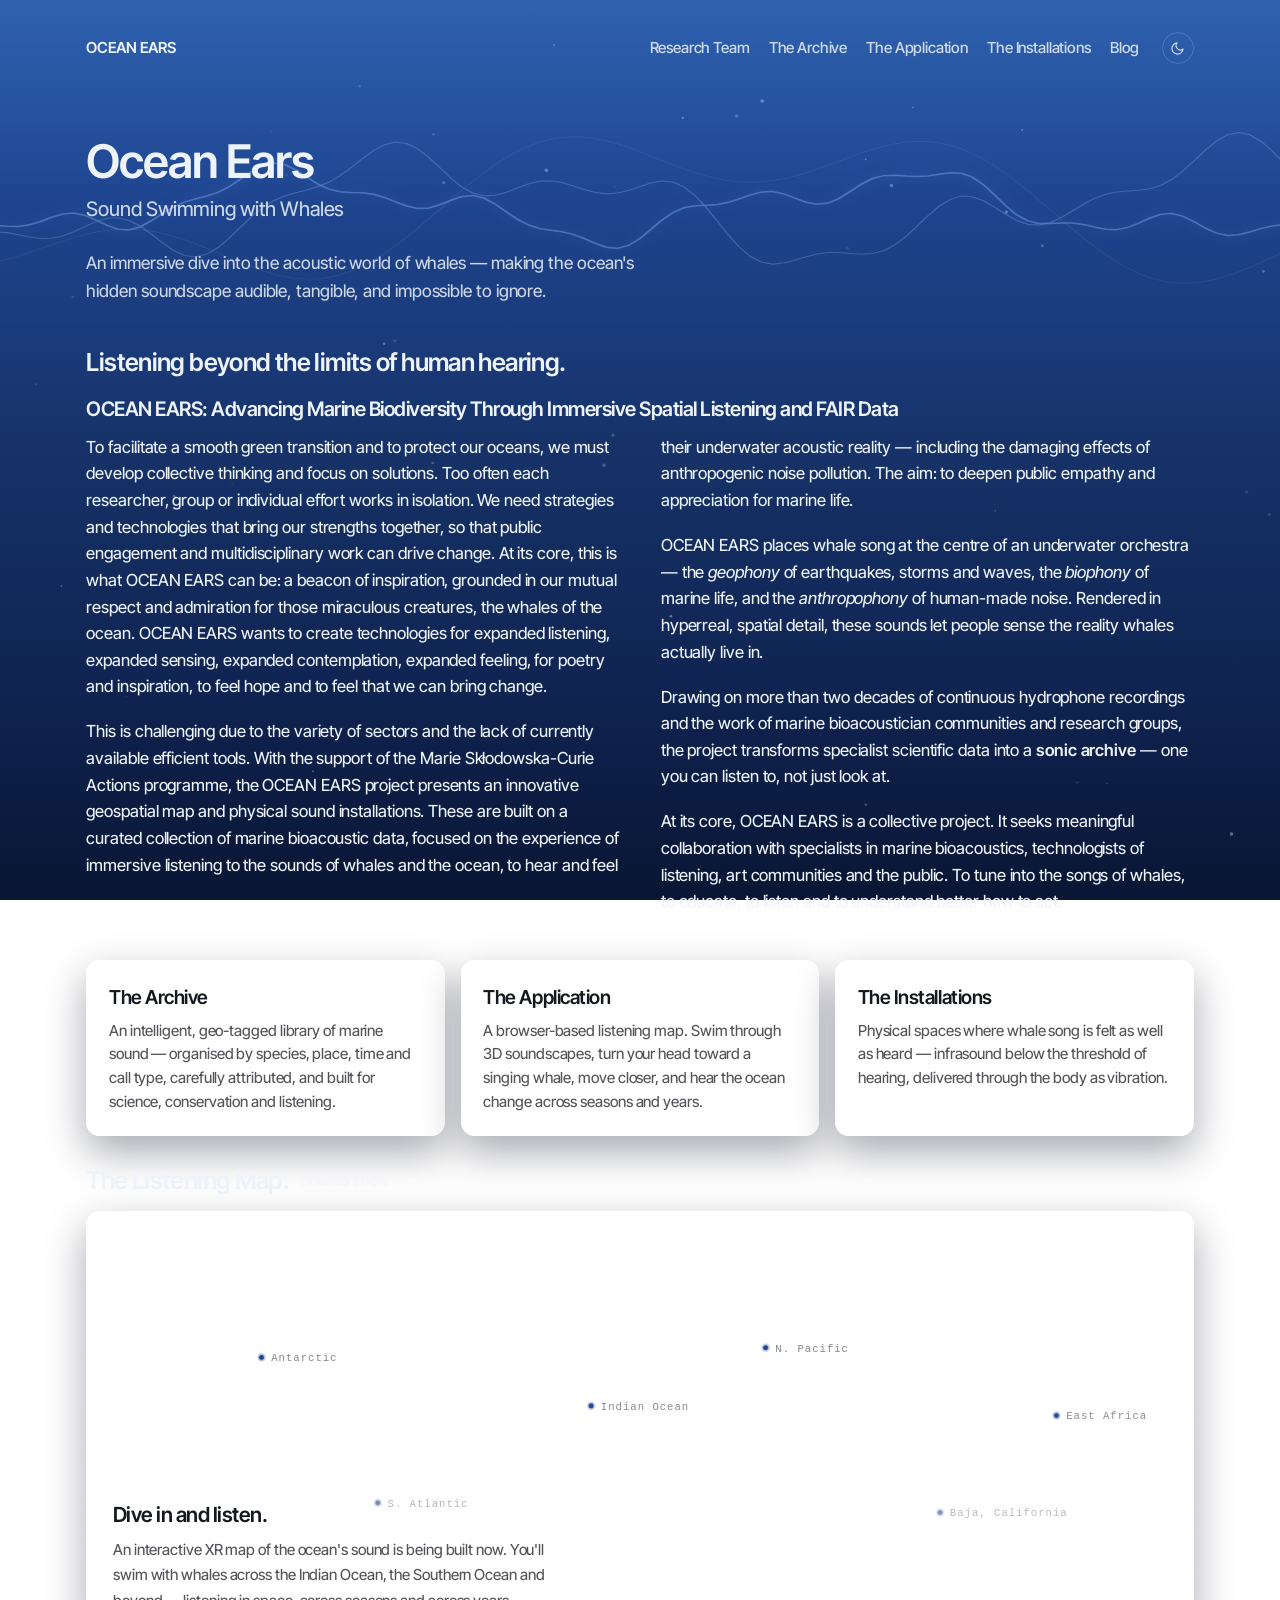
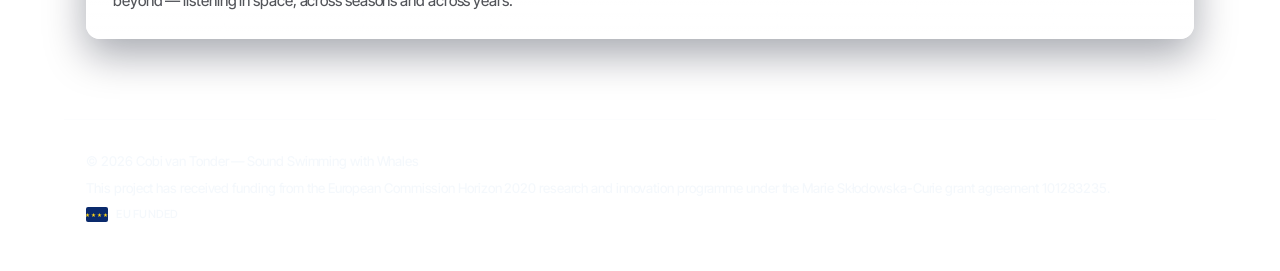
==== commit 40ec1b9a: "Home: new introduction (heading, collective-thinking paragraph, MSCA paragraph) Co-Authored-By: Clau" ====
--- a/index.html
+++ b/index.html
@@ -65,6 +65,9 @@
     <h2>Listening beyond the limits of human hearing.</h2>
     </div>
     <div class="prose">
+      <h3>OCEAN EARS: Advancing Marine Biodiversity Through Immersive Spatial Listening and FAIR Data</h3>
+      <p>To facilitate a smooth green transition and to protect our oceans, we must develop collective thinking and focus on solutions. Too often each researcher, group or individual effort works in isolation. We need strategies and technologies that bring our strengths together, so that public engagement and multidisciplinary work can drive change. At its core, this is what OCEAN EARS can be: a beacon of inspiration, grounded in our mutual respect and admiration for those miraculous creatures, the whales of the ocean. OCEAN EARS wants to create technologies for expanded listening, expanded sensing, expanded contemplation, expanded feeling, for poetry and inspiration, to feel hope and to feel that we can bring change.</p>
+      <p>This is challenging due to the variety of sectors and the lack of currently available efficient tools. With the support of the Marie Sk&#322;odowska-Curie Actions programme, the OCEAN EARS project presents an innovative geospatial map and physical sound installations. These are built on a curated collection of marine bioacoustic data, focused on the experience of immersive listening to the sounds of whales and the ocean, to hear and feel their underwater acoustic reality &mdash; including the damaging effects of anthropogenic noise pollution. The aim: to deepen public empathy and appreciation for marine life.</p>
       <p>OCEAN EARS places whale song at the centre of an underwater orchestra — the <em>geophony</em> of earthquakes, storms and waves, the <em>biophony</em> of marine life, and the <em>anthropophony</em> of human-made noise. Rendered in hyperreal, spatial detail, these sounds let people sense the reality whales actually live in.</p>
       <p>Drawing on more than two decades of continuous hydrophone recordings and the work of marine bioacoustician communities and research groups, the project transforms specialist scientific data into a <strong>sonic archive</strong> — one you can listen to, not just look at.</p>
       <p>At its core, OCEAN EARS is a collective project. It seeks meaningful collaboration with specialists in marine bioacoustics, technologists of listening, art communities and the public. To tune into the songs of whales, to educate, to listen and to understand better how to act.</p>
--- a/assets/site.css
+++ b/assets/site.css
@@ -308,7 +308,14 @@
 body.water .topbar,body.water .hero,body.water section,body.water footer{position:relative;z-index:1}
 body.water .facet,body.water .map-card{-webkit-backdrop-filter:blur(12px);backdrop-filter:blur(12px)}
 body.water .btn{color:#0f2350;background:var(--accent)}
-body.water .theme-toggle{display:none}
+/* on the water page the cards follow the switch: white on paper, dark on ocean */
+:root:not([data-theme="ocean"]) body.water .facet,:root:not([data-theme="ocean"]) body.water .map-card{
+  --ink:#15181f; --ink-2:rgba(21,24,31,.74); --ink-3:rgba(21,24,31,.52); --rule:rgba(21,24,31,.14); --accent:#1f4590; --accent-soft:rgba(31,69,144,.08);
+  --card:rgba(255,255,255,.92); --card-edge:rgba(255,255,255,.9); --card-shadow:0 16px 40px rgba(2,10,30,.35);
+  color:var(--ink);
+}
+:root:not([data-theme="ocean"]) body.water .map-card text{fill:var(--ink-3)}
+:root:not([data-theme="ocean"]) body.water .map-overlay{background:linear-gradient(180deg,transparent 45%,rgba(255,255,255,.92))}
 /* soft waves behind the title */
 body.water .hero{position:relative;overflow:visible}
 body.water .wavewrap{display:block;position:absolute;left:-2%;right:-2%;top:50%;transform:translateY(-50%);z-index:-1;pointer-events:none;opacity:.45}
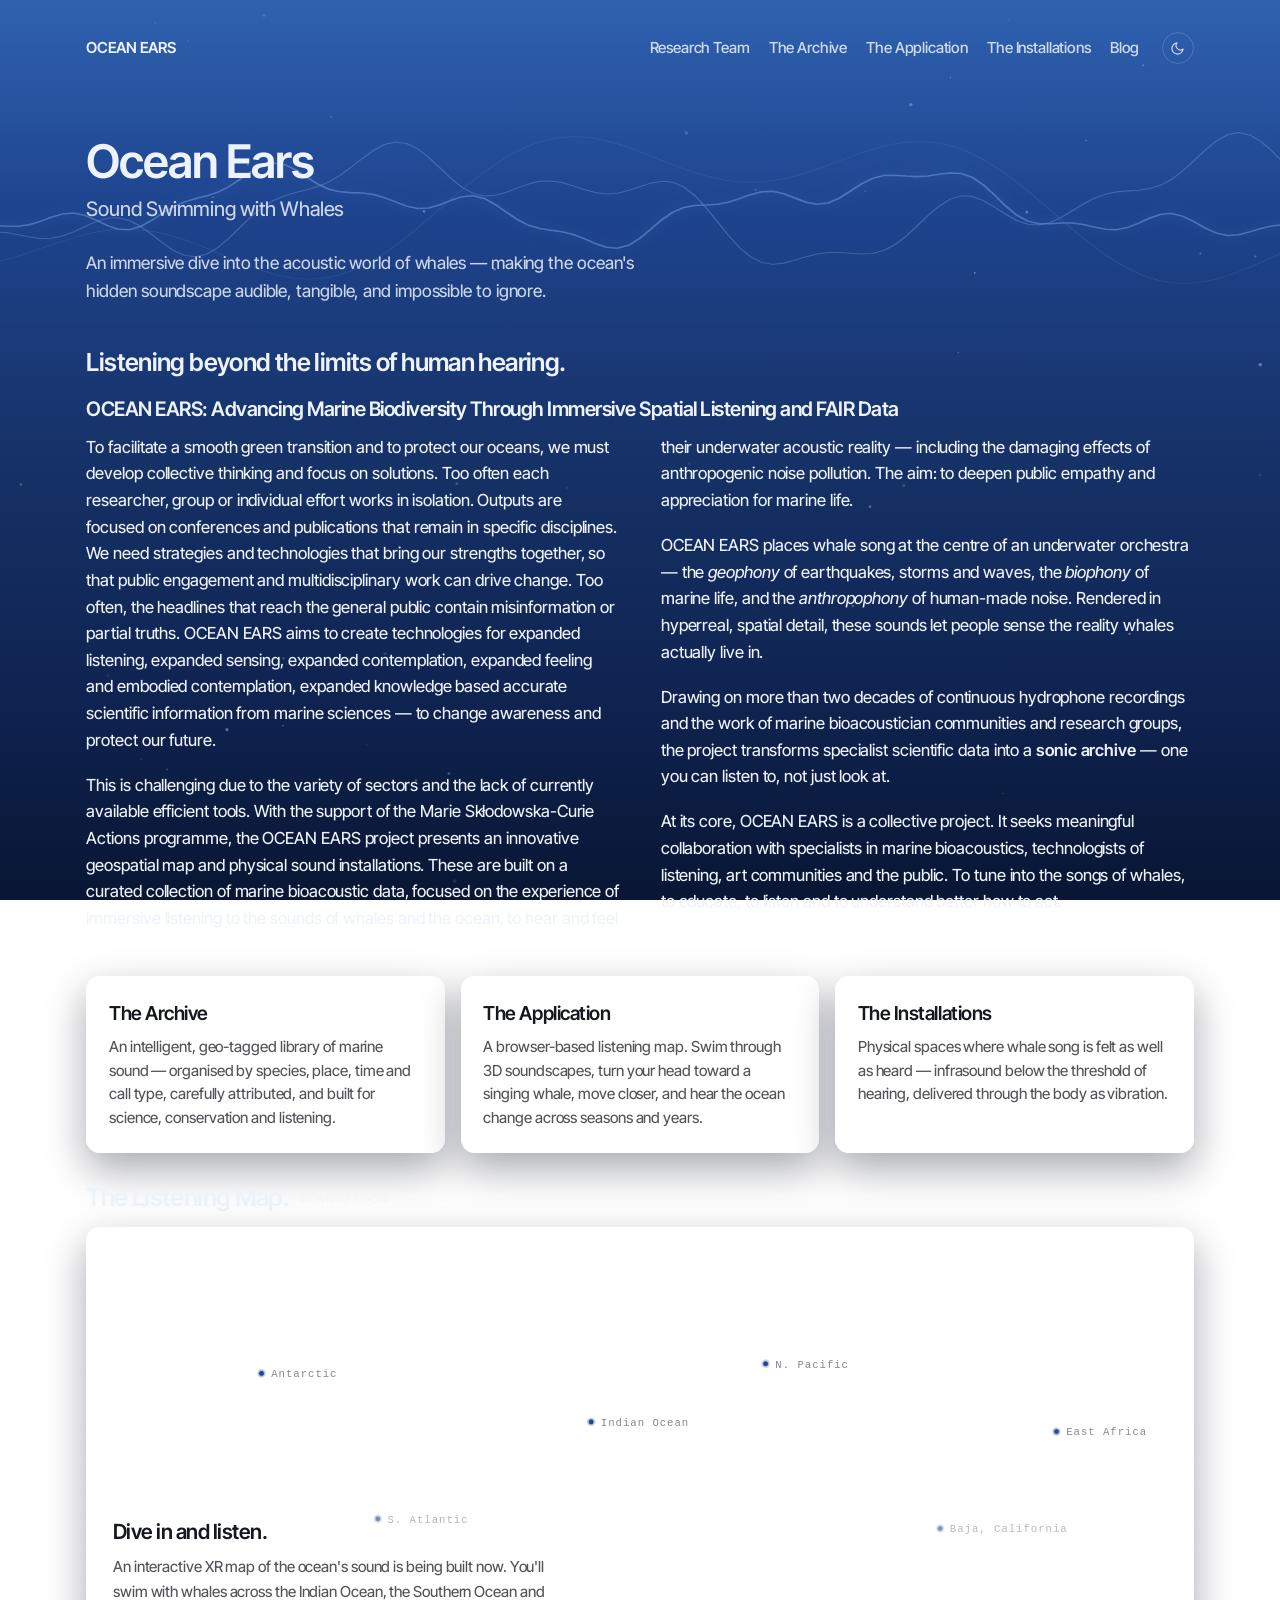
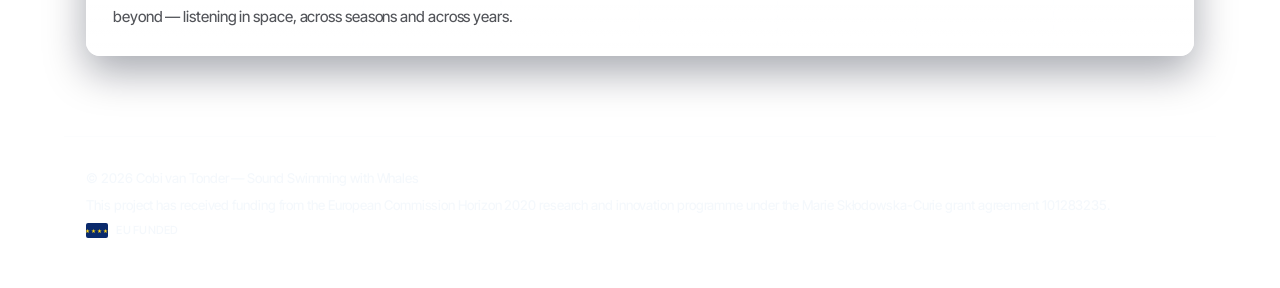
==== commit 70c6a7de: "Home: first introduction paragraph rewritten Co-Authored-By: Claude Fable 5.1 <noreply@anthropic.com" ====
--- a/index.html
+++ b/index.html
@@ -66,7 +66,7 @@
     </div>
     <div class="prose">
       <h3>OCEAN EARS: Advancing Marine Biodiversity Through Immersive Spatial Listening and FAIR Data</h3>
-      <p>To facilitate a smooth green transition and to protect our oceans, we must develop collective thinking and focus on solutions. Too often each researcher, group or individual effort works in isolation. We need strategies and technologies that bring our strengths together, so that public engagement and multidisciplinary work can drive change. At its core, this is what OCEAN EARS can be: a beacon of inspiration, grounded in our mutual respect and admiration for those miraculous creatures, the whales of the ocean. OCEAN EARS wants to create technologies for expanded listening, expanded sensing, expanded contemplation, expanded feeling, for poetry and inspiration, to feel hope and to feel that we can bring change.</p>
+      <p>To facilitate a smooth green transition and to protect our oceans, we must develop collective thinking and focus on solutions. Too often each researcher, group or individual effort works in isolation. Outputs are focused on conferences and publications that remain in specific disciplines. We need strategies and technologies that bring our strengths together, so that public engagement and multidisciplinary work can drive change. Too often, the headlines that reach the general public contain misinformation or partial truths. OCEAN EARS aims to create technologies for expanded listening, expanded sensing, expanded contemplation, expanded feeling and embodied contemplation, expanded knowledge based accurate scientific information from marine sciences &mdash; to change awareness and protect our future.</p>
       <p>This is challenging due to the variety of sectors and the lack of currently available efficient tools. With the support of the Marie Sk&#322;odowska-Curie Actions programme, the OCEAN EARS project presents an innovative geospatial map and physical sound installations. These are built on a curated collection of marine bioacoustic data, focused on the experience of immersive listening to the sounds of whales and the ocean, to hear and feel their underwater acoustic reality &mdash; including the damaging effects of anthropogenic noise pollution. The aim: to deepen public empathy and appreciation for marine life.</p>
       <p>OCEAN EARS places whale song at the centre of an underwater orchestra — the <em>geophony</em> of earthquakes, storms and waves, the <em>biophony</em> of marine life, and the <em>anthropophony</em> of human-made noise. Rendered in hyperreal, spatial detail, these sounds let people sense the reality whales actually live in.</p>
       <p>Drawing on more than two decades of continuous hydrophone recordings and the work of marine bioacoustician communities and research groups, the project transforms specialist scientific data into a <strong>sonic archive</strong> — one you can listen to, not just look at.</p>
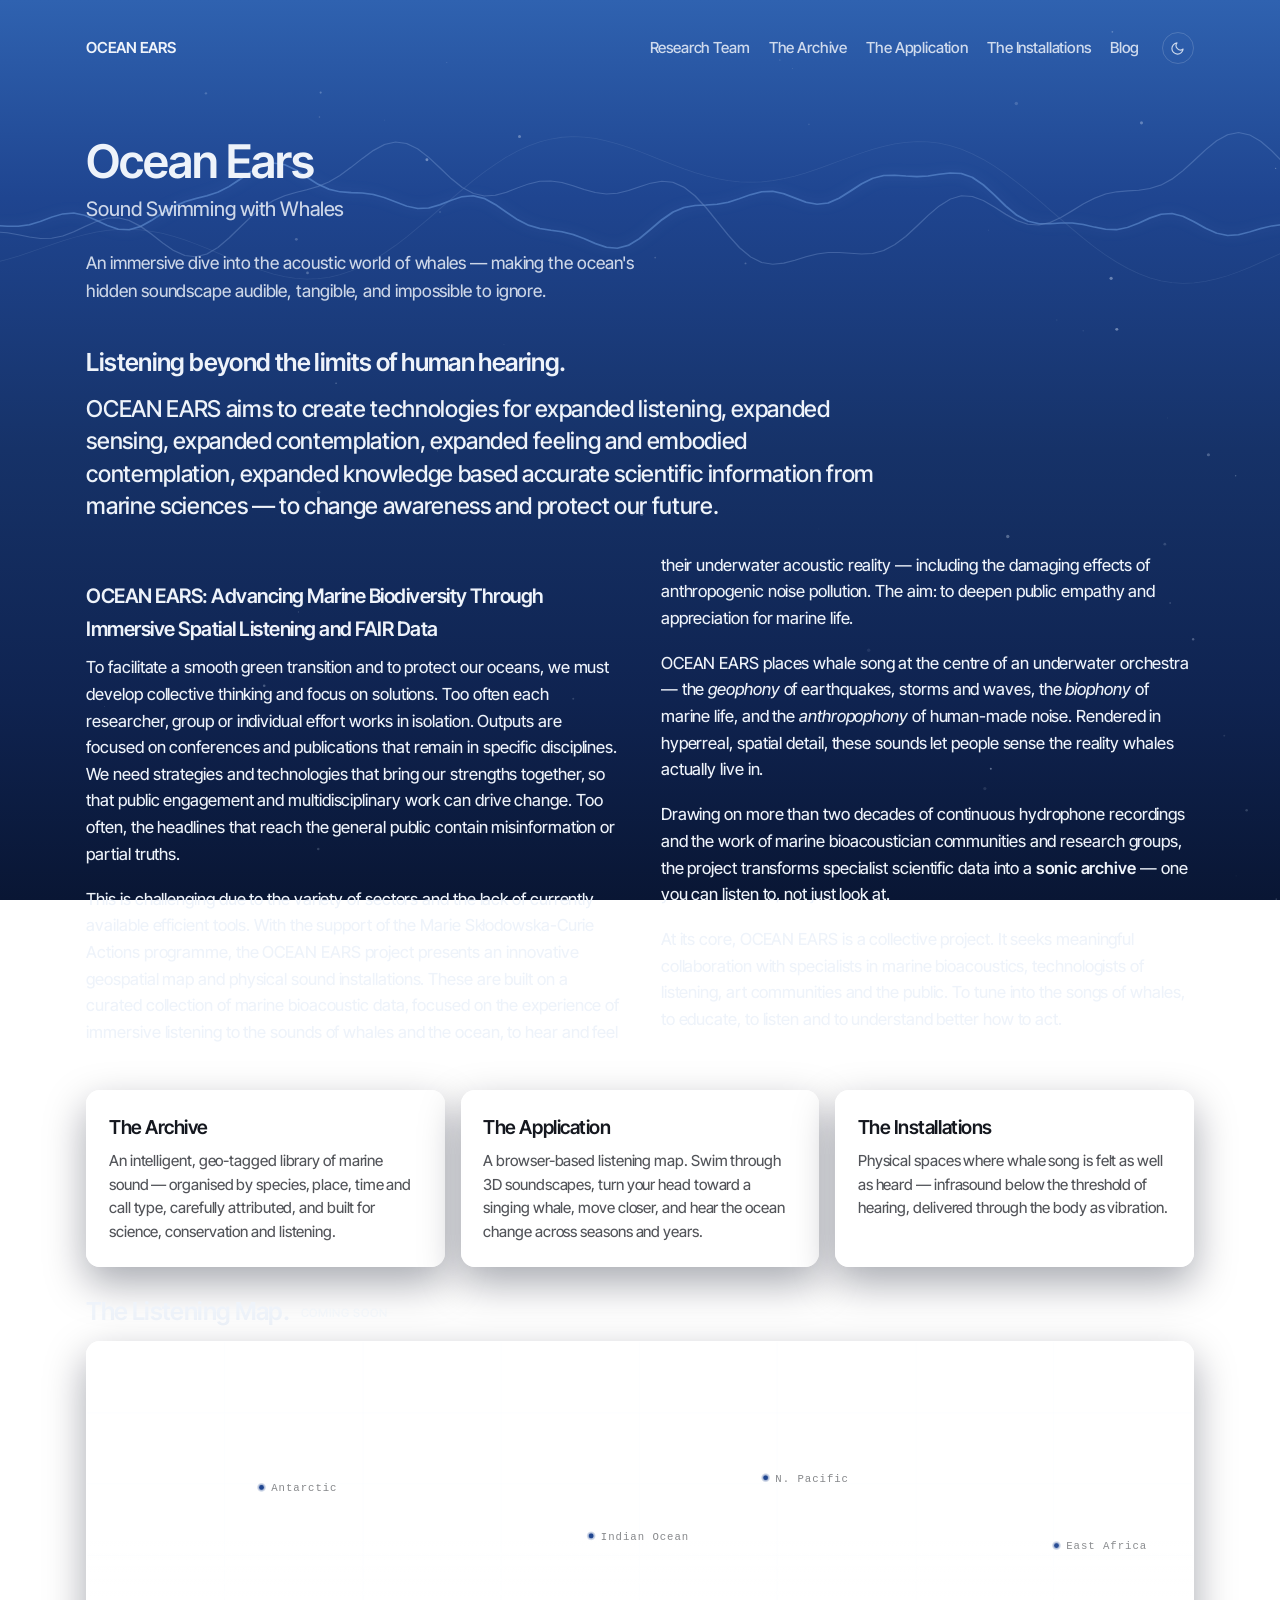
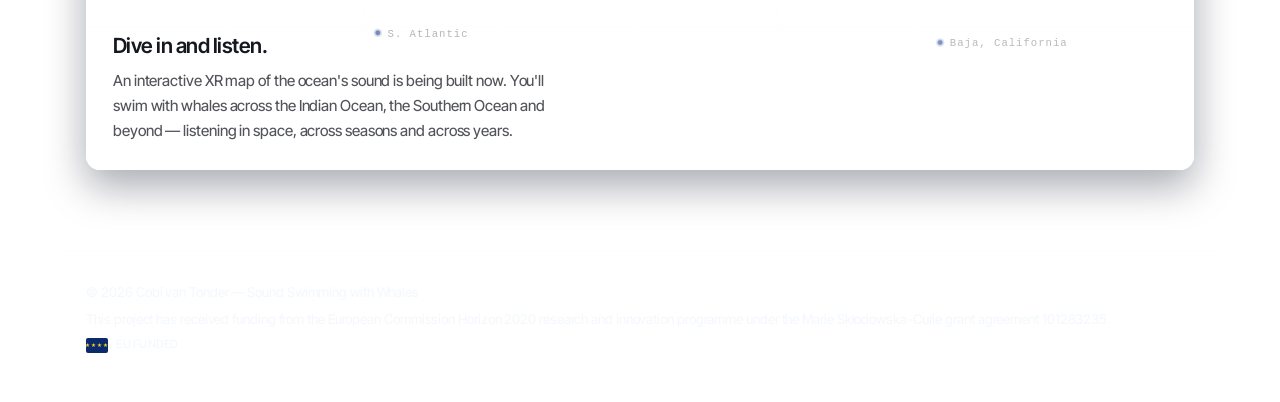
==== commit b7a2aaef: "Home: opening statement in a larger font Co-Authored-By: Claude Fable 5.1 <noreply@anthropic.com>" ====
--- a/index.html
+++ b/index.html
@@ -65,8 +65,9 @@
     <h2>Listening beyond the limits of human hearing.</h2>
     </div>
     <div class="prose">
+      <p class="statement">OCEAN EARS aims to create technologies for expanded listening, expanded sensing, expanded contemplation, expanded feeling and embodied contemplation, expanded knowledge based accurate scientific information from marine sciences &mdash; to change awareness and protect our future.</p>
       <h3>OCEAN EARS: Advancing Marine Biodiversity Through Immersive Spatial Listening and FAIR Data</h3>
-      <p>To facilitate a smooth green transition and to protect our oceans, we must develop collective thinking and focus on solutions. Too often each researcher, group or individual effort works in isolation. Outputs are focused on conferences and publications that remain in specific disciplines. We need strategies and technologies that bring our strengths together, so that public engagement and multidisciplinary work can drive change. Too often, the headlines that reach the general public contain misinformation or partial truths. OCEAN EARS aims to create technologies for expanded listening, expanded sensing, expanded contemplation, expanded feeling and embodied contemplation, expanded knowledge based accurate scientific information from marine sciences &mdash; to change awareness and protect our future.</p>
+      <p>To facilitate a smooth green transition and to protect our oceans, we must develop collective thinking and focus on solutions. Too often each researcher, group or individual effort works in isolation. Outputs are focused on conferences and publications that remain in specific disciplines. We need strategies and technologies that bring our strengths together, so that public engagement and multidisciplinary work can drive change. Too often, the headlines that reach the general public contain misinformation or partial truths.</p>
       <p>This is challenging due to the variety of sectors and the lack of currently available efficient tools. With the support of the Marie Sk&#322;odowska-Curie Actions programme, the OCEAN EARS project presents an innovative geospatial map and physical sound installations. These are built on a curated collection of marine bioacoustic data, focused on the experience of immersive listening to the sounds of whales and the ocean, to hear and feel their underwater acoustic reality &mdash; including the damaging effects of anthropogenic noise pollution. The aim: to deepen public empathy and appreciation for marine life.</p>
       <p>OCEAN EARS places whale song at the centre of an underwater orchestra — the <em>geophony</em> of earthquakes, storms and waves, the <em>biophony</em> of marine life, and the <em>anthropophony</em> of human-made noise. Rendered in hyperreal, spatial detail, these sounds let people sense the reality whales actually live in.</p>
       <p>Drawing on more than two decades of continuous hydrophone recordings and the work of marine bioacoustician communities and research groups, the project transforms specialist scientific data into a <strong>sonic archive</strong> — one you can listen to, not just look at.</p>
--- a/assets/site.css
+++ b/assets/site.css
@@ -327,3 +327,6 @@
 .refs-block .refs{margin:0}
 sup{font-size:.7em;line-height:0;color:var(--accent)}
 .soon-inline{font-family:var(--body);font-size:.72rem;font-weight:500;letter-spacing:.06em;text-transform:uppercase;color:var(--ink-3);margin-left:.5rem;vertical-align:middle}
+/* opening statement on the landing page */
+.prose .statement{font-size:1.45rem;line-height:1.4;font-weight:500;letter-spacing:-.015em;color:var(--ink);margin:0 0 1.8rem;column-span:all;break-inside:avoid;max-width:34em}
+@media(max-width:760px){.prose .statement{font-size:1.2rem}}
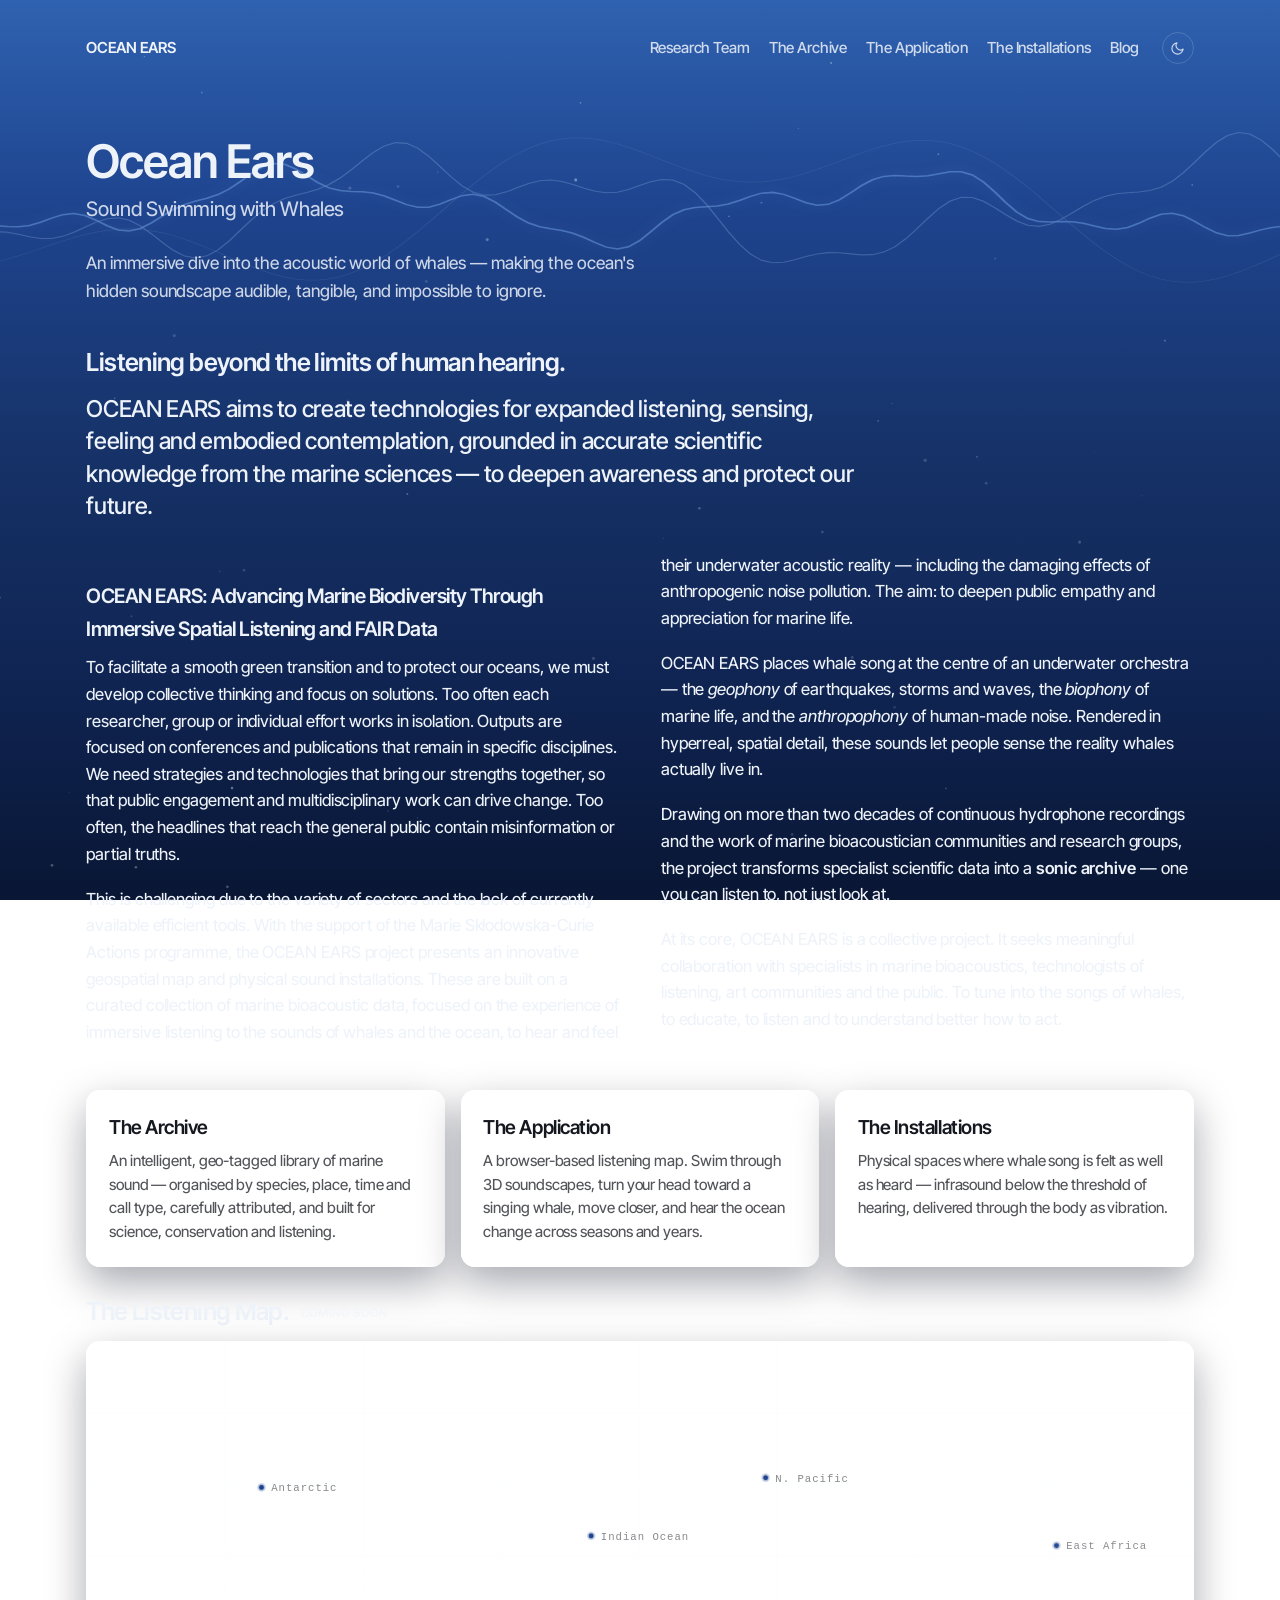
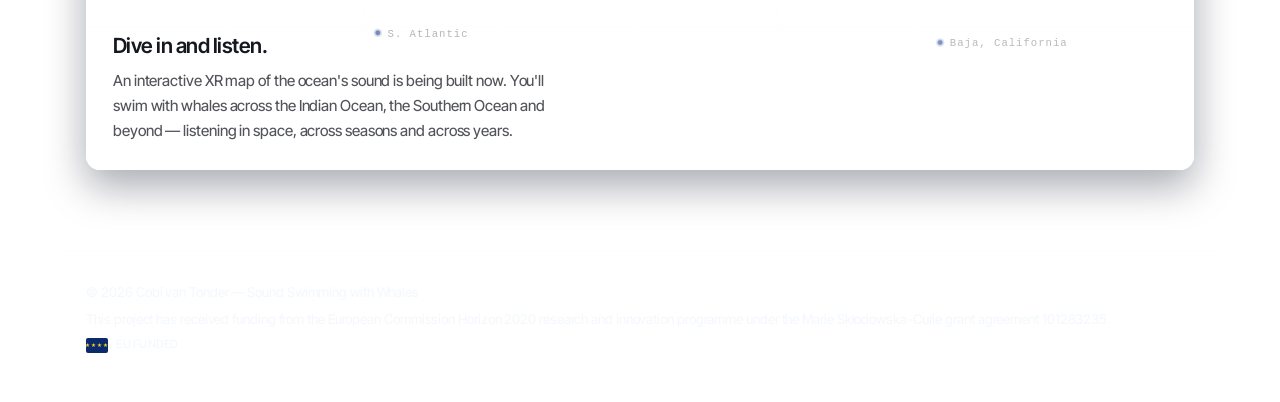
==== commit 7eb6e77c: "Home: opening statement final wording Co-Authored-By: Claude Fable 5.1 <noreply@anthropic.com>" ====
--- a/index.html
+++ b/index.html
@@ -65,7 +65,7 @@
     <h2>Listening beyond the limits of human hearing.</h2>
     </div>
     <div class="prose">
-      <p class="statement">OCEAN EARS aims to create technologies for expanded listening, expanded sensing, expanded contemplation, expanded feeling and embodied contemplation, expanded knowledge based accurate scientific information from marine sciences &mdash; to change awareness and protect our future.</p>
+      <p class="statement">OCEAN EARS aims to create technologies for expanded listening, sensing, feeling and embodied contemplation, grounded in accurate scientific knowledge from the marine sciences &mdash; to deepen awareness and protect our future.</p>
       <h3>OCEAN EARS: Advancing Marine Biodiversity Through Immersive Spatial Listening and FAIR Data</h3>
       <p>To facilitate a smooth green transition and to protect our oceans, we must develop collective thinking and focus on solutions. Too often each researcher, group or individual effort works in isolation. Outputs are focused on conferences and publications that remain in specific disciplines. We need strategies and technologies that bring our strengths together, so that public engagement and multidisciplinary work can drive change. Too often, the headlines that reach the general public contain misinformation or partial truths.</p>
       <p>This is challenging due to the variety of sectors and the lack of currently available efficient tools. With the support of the Marie Sk&#322;odowska-Curie Actions programme, the OCEAN EARS project presents an innovative geospatial map and physical sound installations. These are built on a curated collection of marine bioacoustic data, focused on the experience of immersive listening to the sounds of whales and the ocean, to hear and feel their underwater acoustic reality &mdash; including the damaging effects of anthropogenic noise pollution. The aim: to deepen public empathy and appreciation for marine life.</p>
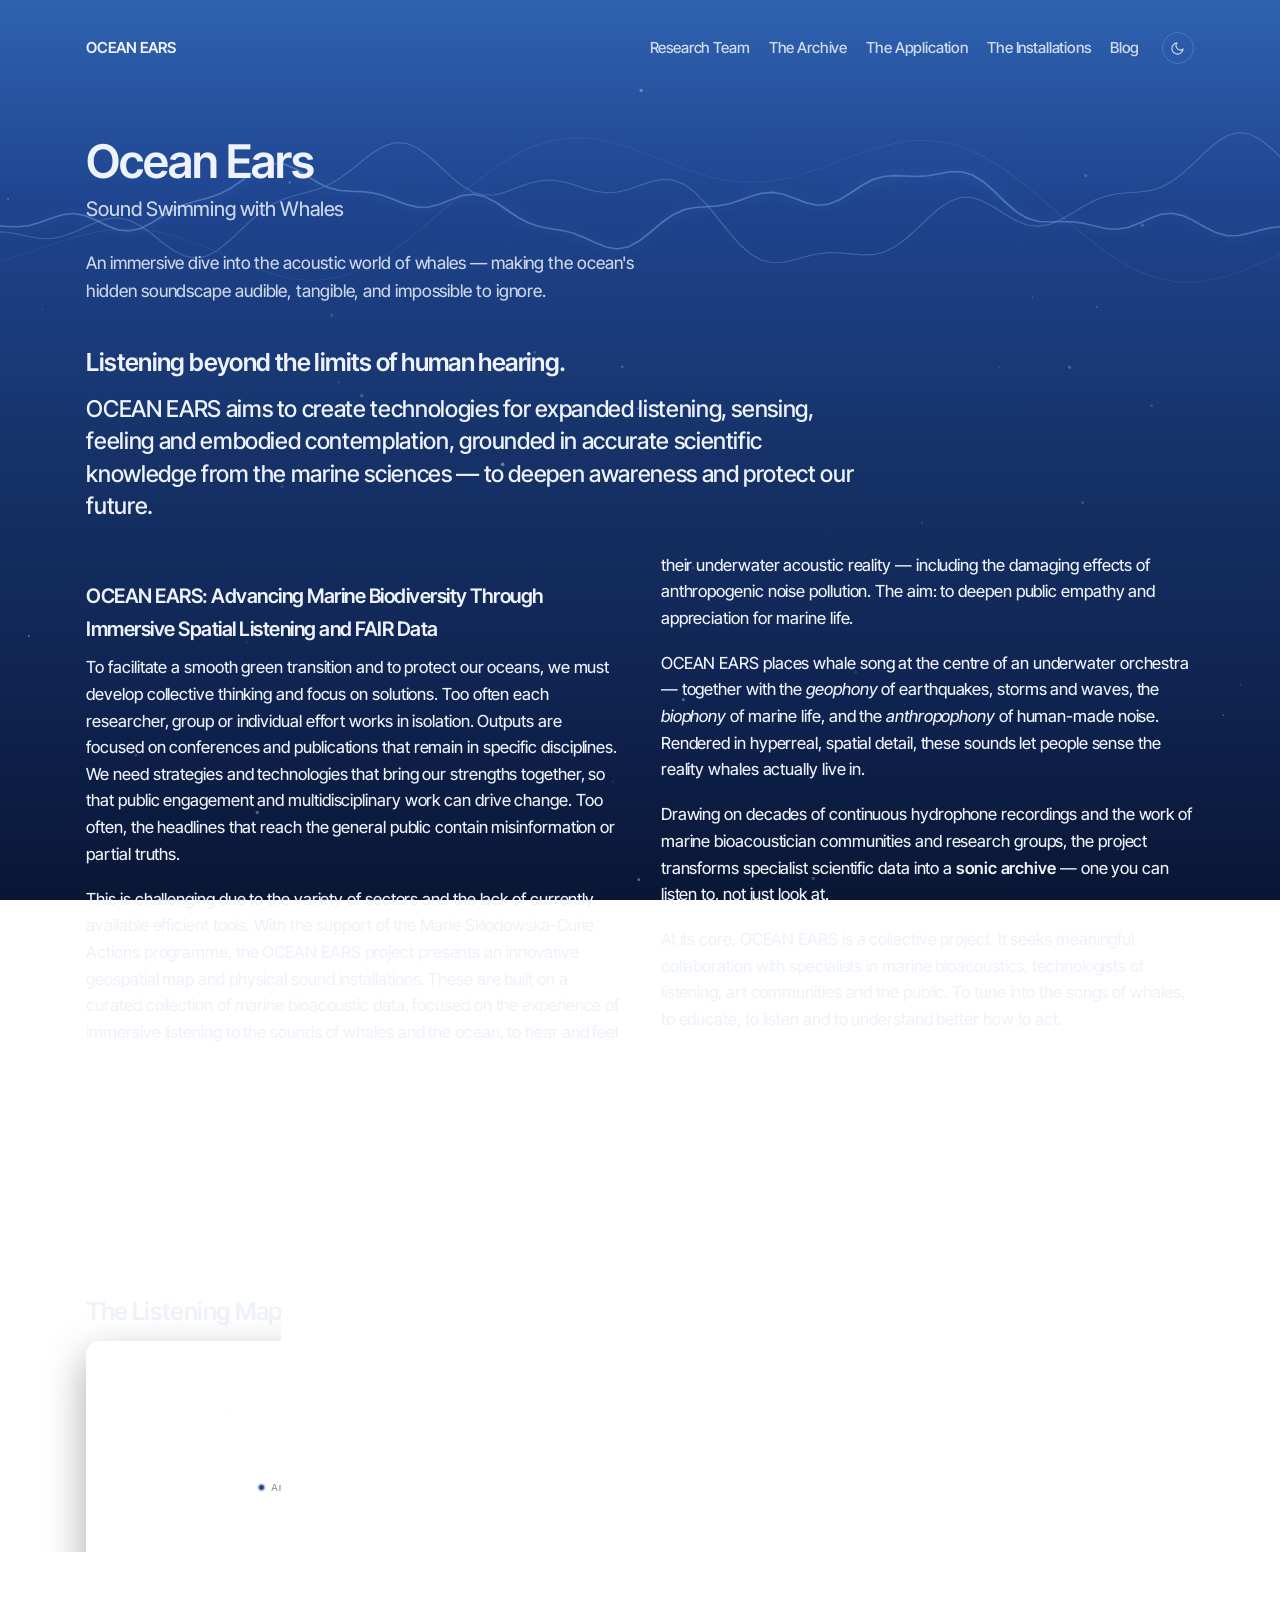
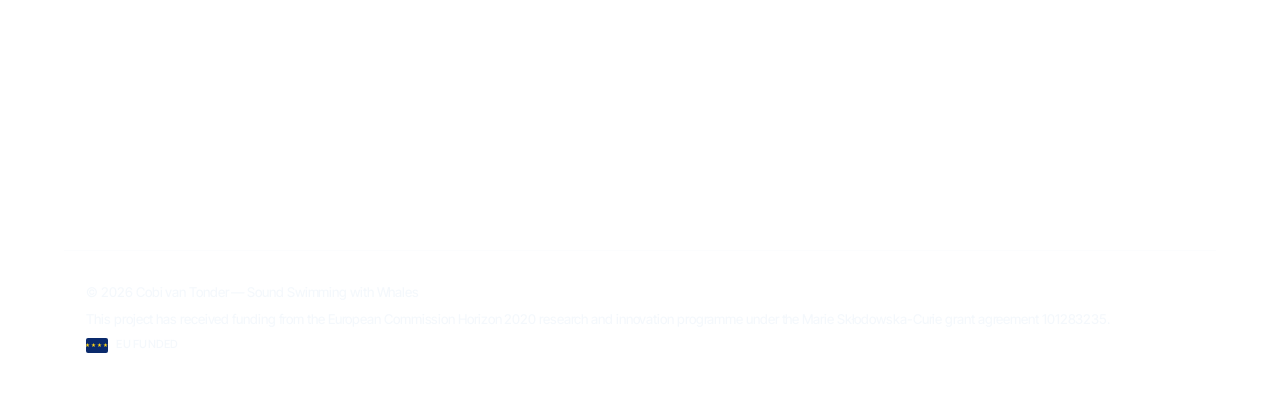
==== commit ed45ca0f: "Home: two wording edits in the introduction paragraphs Co-Authored-By: Claude Fable 5.1 <noreply@ant" ====
--- a/index.html
+++ b/index.html
@@ -69,8 +69,8 @@
       <h3>OCEAN EARS: Advancing Marine Biodiversity Through Immersive Spatial Listening and FAIR Data</h3>
       <p>To facilitate a smooth green transition and to protect our oceans, we must develop collective thinking and focus on solutions. Too often each researcher, group or individual effort works in isolation. Outputs are focused on conferences and publications that remain in specific disciplines. We need strategies and technologies that bring our strengths together, so that public engagement and multidisciplinary work can drive change. Too often, the headlines that reach the general public contain misinformation or partial truths.</p>
       <p>This is challenging due to the variety of sectors and the lack of currently available efficient tools. With the support of the Marie Sk&#322;odowska-Curie Actions programme, the OCEAN EARS project presents an innovative geospatial map and physical sound installations. These are built on a curated collection of marine bioacoustic data, focused on the experience of immersive listening to the sounds of whales and the ocean, to hear and feel their underwater acoustic reality &mdash; including the damaging effects of anthropogenic noise pollution. The aim: to deepen public empathy and appreciation for marine life.</p>
-      <p>OCEAN EARS places whale song at the centre of an underwater orchestra — the <em>geophony</em> of earthquakes, storms and waves, the <em>biophony</em> of marine life, and the <em>anthropophony</em> of human-made noise. Rendered in hyperreal, spatial detail, these sounds let people sense the reality whales actually live in.</p>
-      <p>Drawing on more than two decades of continuous hydrophone recordings and the work of marine bioacoustician communities and research groups, the project transforms specialist scientific data into a <strong>sonic archive</strong> — one you can listen to, not just look at.</p>
+      <p>OCEAN EARS places whale song at the centre of an underwater orchestra — together with the <em>geophony</em> of earthquakes, storms and waves, the <em>biophony</em> of marine life, and the <em>anthropophony</em> of human-made noise. Rendered in hyperreal, spatial detail, these sounds let people sense the reality whales actually live in.</p>
+      <p>Drawing on decades of continuous hydrophone recordings and the work of marine bioacoustician communities and research groups, the project transforms specialist scientific data into a <strong>sonic archive</strong> — one you can listen to, not just look at.</p>
       <p>At its core, OCEAN EARS is a collective project. It seeks meaningful collaboration with specialists in marine bioacoustics, technologists of listening, art communities and the public. To tune into the songs of whales, to educate, to listen and to understand better how to act.</p>
     </div>
   </div>
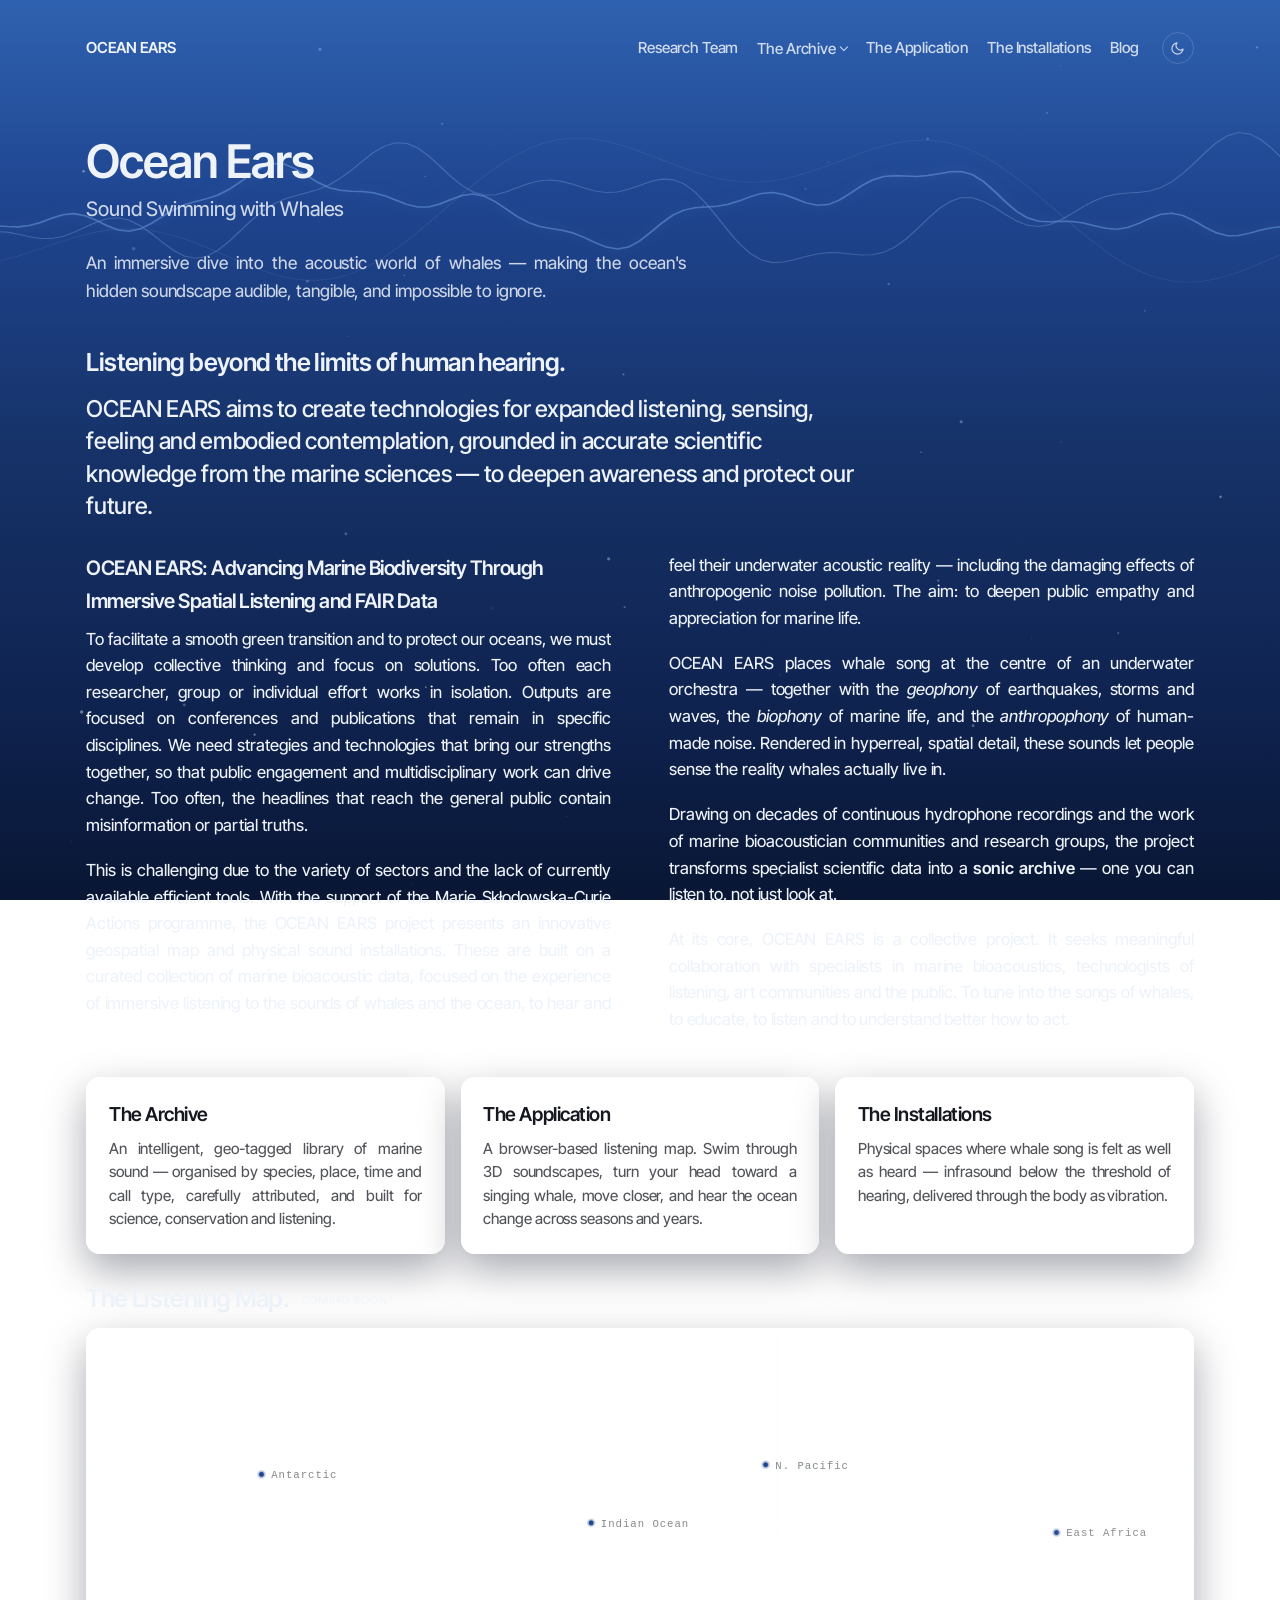
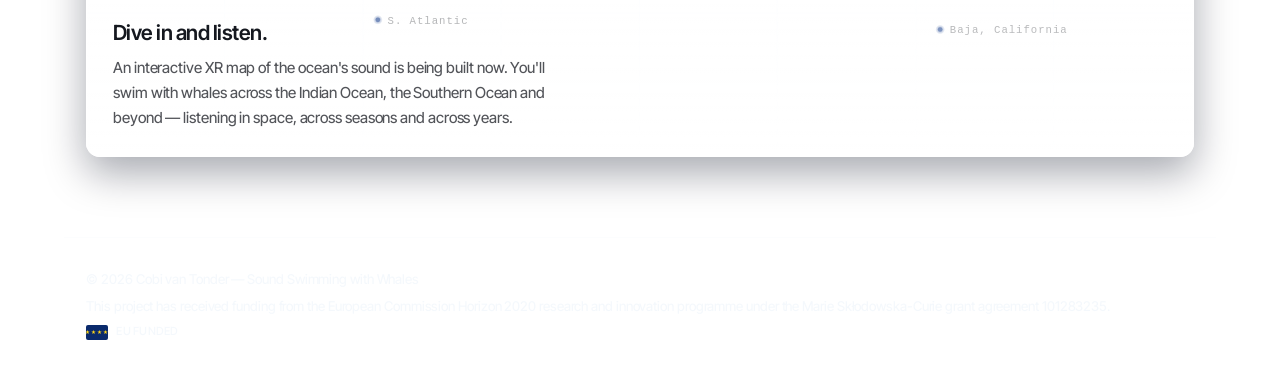
==== commit 58279c5b: "About whales page under the Archive: to-scale figures, open species entries, Archive submenu; email " ====
--- a/index.html
+++ b/index.html
@@ -30,7 +30,13 @@
   <a class="mark" href="./">OCEAN&nbsp;EARS</a>
   <nav>
     <a href="team/">Research Team</a>
-    <a href="archive/">The Archive</a>
+    <div class="menu">
+      <button class="menu-btn" type="button" aria-haspopup="true" aria-expanded="false">The Archive<span class="caret" aria-hidden="true"></span></button>
+      <div class="sub" hidden>
+        <a href="archive/">The Archive</a>
+        <a href="archive/whales/">About whales</a>
+      </div>
+    </div>
     <a href="application/">The Application</a>
     <a href="installations/">The Installations</a>
     <a href="blog/">Blog</a>
--- a/assets/site.css
+++ b/assets/site.css
@@ -330,3 +330,102 @@
 /* opening statement on the landing page */
 .prose .statement{font-size:1.45rem;line-height:1.4;font-weight:500;letter-spacing:-.015em;color:var(--ink);margin:0 0 1.8rem;column-span:all;break-inside:avoid;max-width:34em}
 @media(max-width:760px){.prose .statement{font-size:1.2rem}}
+
+/* ---------- paragraphs justified everywhere except small screens ---------- */
+@media(min-width:761px){
+  p,.prose p,.facet p,.card p,.person p,.inst,.accordion .body p,.lede,.keyterms p,.refs li,table.plain td{text-align:justify;text-justify:inter-word;hyphens:auto;-webkit-hyphens:auto}
+  .statement,figcaption,.credit-line,.meta,.footflag,.copyright,.funding,.share .h,.pn .k,.pn .t,.contact-block .row,.mail-link,.person .mail{text-align:left}
+  .credit-line{text-align:right}
+}
+/* main introduction: wider space between the columns, no gap at the top of the first column */
+@media(min-width:1000px){
+  .block .prose{column-gap:3.6rem}
+  .prose > :first-child,.prose .statement + *{margin-top:0}
+}
+/* headings and the opening statement: never hyphenated, never justified */
+h1,h2,h3,h4,.prose p.statement,.facet h3,.card h2,.person h3,.pn .t,.map-overlay h3,.whales-block h3,.prose h3,.entry-head h1,.jhead h1,.pillar h2,.subtitle,.pillar .subtitle,.entry-head .stand{hyphens:manual;-webkit-hyphens:manual;text-align:left;overflow-wrap:normal;word-break:normal}
+.reveal-btn{font-family:var(--body);font-size:.8rem;letter-spacing:.02em;font-weight:500;color:var(--ink);background:none;border:1px solid var(--ink-3);border-radius:4px;padding:.45rem .8rem;cursor:pointer}
+.reveal-btn:hover{border-color:var(--ink);color:var(--ink)}
+.reveal-btn.small{font-size:.72rem;padding:.25rem .55rem;vertical-align:middle}
+:root[data-theme="ocean"] .reveal-btn{color:var(--ink);border-color:var(--ink-3)}
+/* species list */
+.species{list-style:none;padding:0;margin:.4rem 0 0;columns:2;column-gap:2rem}
+.species li{padding:.35rem 0;border-bottom:1px solid var(--rule);break-inside:avoid;font-size:1rem}
+.species .note{font-size:.72rem;letter-spacing:.06em;text-transform:uppercase;color:var(--ink-3);margin-left:.5rem}
+@media(min-width:1000px){.pillar .prose:has(.species){column-count:1}}
+@media(max-width:520px){.species{columns:1}}
+/* quoted passage with source */
+.prose blockquote.cite{border-left:2px solid var(--rule);padding:.2rem 0 .2rem 1.2rem;margin:1rem 0 .4rem;font-family:var(--body);font-style:normal;font-size:1rem;color:var(--ink-2);break-inside:avoid}
+.prose blockquote.cite p{font-size:1rem;line-height:1.65;margin:0 0 .9rem}
+.prose blockquote.cite footer{font-size:.82rem;color:var(--ink-3);margin-top:.2rem}
+@media(min-width:1000px){.pillar .prose:has(.cite){column-count:1}}
+/* species sound entries */
+.sounds-group{margin:0 0 1.1rem}
+.sounds-group .label{margin:.4rem 0 .5rem}
+.sp{border-top:1px solid var(--rule)}
+.sp:last-child{border-bottom:1px solid var(--rule)}
+.sp summary{list-style:none;cursor:pointer;padding:.75rem 0;display:flex;justify-content:space-between;align-items:center;font-weight:500;font-size:1.02rem}
+.sp summary::-webkit-details-marker{display:none}
+.sp summary::after{content:"+";color:var(--ink-3);font-weight:400;transition:transform .2s}
+.sp[open] summary::after{transform:rotate(45deg)}
+.sp dl{display:grid;grid-template-columns:6.5rem 1fr;gap:.35rem 1rem;padding:0 0 1rem}
+.sp dt{font-family:var(--body);font-size:.72rem;letter-spacing:.06em;text-transform:uppercase;color:var(--ink-3);font-weight:500;padding-top:.15rem}
+.sp dd{margin:0;color:var(--ink-2);font-size:.98rem;line-height:1.6;text-align:left}
+@media(max-width:520px){.sp dl{grid-template-columns:1fr;gap:.1rem}.sp dt{margin-top:.4rem}}
+.infogram.sizes{min-width:0;max-width:440px;margin:0 auto}
+.infogram-wrap .label{margin:0 0 .6rem}
+/* About whales: swarm figures, species icons */
+.infogram.swarm{min-width:640px;max-width:100%;margin:0 auto}
+.whale-defs{position:absolute;width:0;height:0;overflow:hidden}
+.wo{fill:var(--card);stroke:var(--ink);stroke-width:1.1;stroke-linejoin:round;vector-effect:non-scaling-stroke}
+.wl{fill:none;stroke:var(--ink);stroke-width:1;vector-effect:non-scaling-stroke}
+.wd,.ws{fill:var(--ink)}
+.sp summary .name{display:flex;align-items:center;flex:1;min-width:0}
+.sp .ico{width:3rem;height:1.15rem;margin-right:.7rem;flex:none;overflow:visible}
+.sp summary .len{font-size:.78rem;color:var(--ink-3);margin:0 .9rem 0 .6rem;white-space:nowrap}
+.group-note{font-size:.95rem;color:var(--ink-2);line-height:1.55;margin:0 0 .7rem;text-align:left}
+.infogram-wrap .credits{margin:.6rem 0 .3rem;border-top:1px solid var(--rule);padding-top:.5rem;font-size:.68rem;color:var(--ink-3);line-height:1.45}
+.infogram-wrap .credits summary{cursor:pointer;font-size:.68rem;letter-spacing:.06em;text-transform:uppercase;color:var(--ink-3)}
+.infogram-wrap .credits p{margin:.5rem 0;font-size:.68rem;color:var(--ink-3);text-align:left}
+.infogram-wrap .credits .refs{margin:0;padding-left:1.1rem;font-size:.68rem;text-align:left}
+.infogram-wrap .credits .refs li{text-align:left;hyphens:manual;break-inside:avoid;margin:0 0 .15rem}
+.infogram-wrap .credits .refs a{color:var(--ink-3);overflow-wrap:anywhere}
+@media(min-width:900px){.infogram-wrap .credits .refs{columns:2;column-gap:2rem}}
+@media(max-width:520px){.sp .ico{width:2.4rem;margin-right:.5rem}.sp summary .len{margin-right:.5rem}}
+.swarm .est,.sp .ico.est{stroke-dasharray:3 2.5}
+.swarm.phone{display:none}
+.swarm.desk .nm{font-size:11px}.swarm.desk .len{font-size:10px}
+.swarm.phone .nm{font-size:18px}.swarm.phone .len{font-size:16px}
+@media(max-width:760px){.swarm.desk{display:none}.swarm.phone{display:block}}
+/* About whales: open species entries in newspaper columns */
+.paper{column-count:1;column-gap:2.4rem;column-rule:1px solid var(--rule);margin:.2rem 0 0}
+@media(min-width:1000px){.paper{column-count:2}}@media(min-width:1500px){.paper{column-count:3}}
+.paper .e{break-inside:avoid;margin:0 0 1.3rem;padding:0 0 .2rem}
+.paper .e h4{font-family:var(--body);font-size:1.05rem;font-weight:500;margin:0 0 .4rem;display:flex;align-items:center;gap:.6rem;text-align:left;hyphens:manual}
+.paper .e h4 svg{width:3.4rem;height:1.3rem;flex:none;overflow:visible}
+.paper .e h4 span{font-size:.78rem;color:var(--ink-3);font-weight:400;margin-left:auto;white-space:nowrap}
+.paper .e p{margin:0 0 .35rem;font-size:.95rem;line-height:1.55;color:var(--ink-2);text-align:left}
+@media(min-width:761px){.paper .e p{text-align:justify;hyphens:auto}}
+.paper .e p b{font-weight:500;color:var(--ink);font-size:.68rem;letter-spacing:.06em;text-transform:uppercase;margin-right:.4rem}
+/* Archive subpage link */
+.subpage{display:block;background:var(--card);border:1px solid var(--card-edge);border-radius:14px;box-shadow:var(--card-shadow);padding:1rem 1.2rem;margin:0 0 1.1rem;text-decoration:none;color:inherit}
+.subpage .h{display:block;font-family:var(--body);font-weight:500;font-size:1.05rem;margin:0 0 .25rem}
+.subpage .h::after{content:" \2192";color:var(--ink-3)}
+.subpage .sub{display:block;font-size:.95rem;color:var(--ink-2);line-height:1.5;text-align:left}
+.subpage:hover .h{text-decoration:underline}
+.glass.title .n .crumb{color:inherit;text-decoration:none}.glass.title .n .crumb:hover{text-decoration:underline}
+/* Nav submenu: click to open */
+.topbar nav .menu{position:relative}
+.topbar nav .menu-btn{background:none;border:0;padding:0;font:inherit;font-weight:500;letter-spacing:-.01em;font-size:.95rem;color:var(--ink-2);cursor:pointer;display:inline-flex;align-items:center;gap:.35rem;line-height:inherit}
+.topbar nav .menu-btn:hover,.topbar nav .menu-btn[aria-expanded="true"]{color:var(--ink)}
+.topbar nav .menu-btn[aria-current]{color:var(--ink);border-bottom:1px solid var(--ink)}
+.topbar nav .menu-btn .caret{width:.36rem;height:.36rem;border-right:1.5px solid currentColor;border-bottom:1.5px solid currentColor;transform:translateY(-2px) rotate(45deg);transition:transform .2s}
+.topbar nav .menu-btn[aria-expanded="true"] .caret{transform:translateY(1px) rotate(225deg)}
+.topbar nav .sub{display:flex;flex-direction:column;gap:.45rem;position:absolute;top:100%;left:0;margin-top:.55rem;padding:.75rem 1rem;background:var(--card);border:1px solid var(--card-edge);border-radius:12px;box-shadow:var(--card-shadow);z-index:20;min-width:11rem}
+.topbar nav .sub a{font-size:.92rem;white-space:nowrap;align-self:flex-start}
+:root[data-theme="ocean"] .topbar nav .sub{-webkit-backdrop-filter:blur(12px);backdrop-filter:blur(12px)}
+@media(max-width:760px){
+  .topbar nav .sub{position:static;margin:.35rem 0 .3rem;padding:.4rem 0 .4rem .9rem;background:none;border:0;border-left:1px solid var(--rule);border-radius:0;box-shadow:none;min-width:0}
+  .topbar nav .menu{flex-basis:100%}
+}
+.topbar nav .sub[hidden]{display:none}
